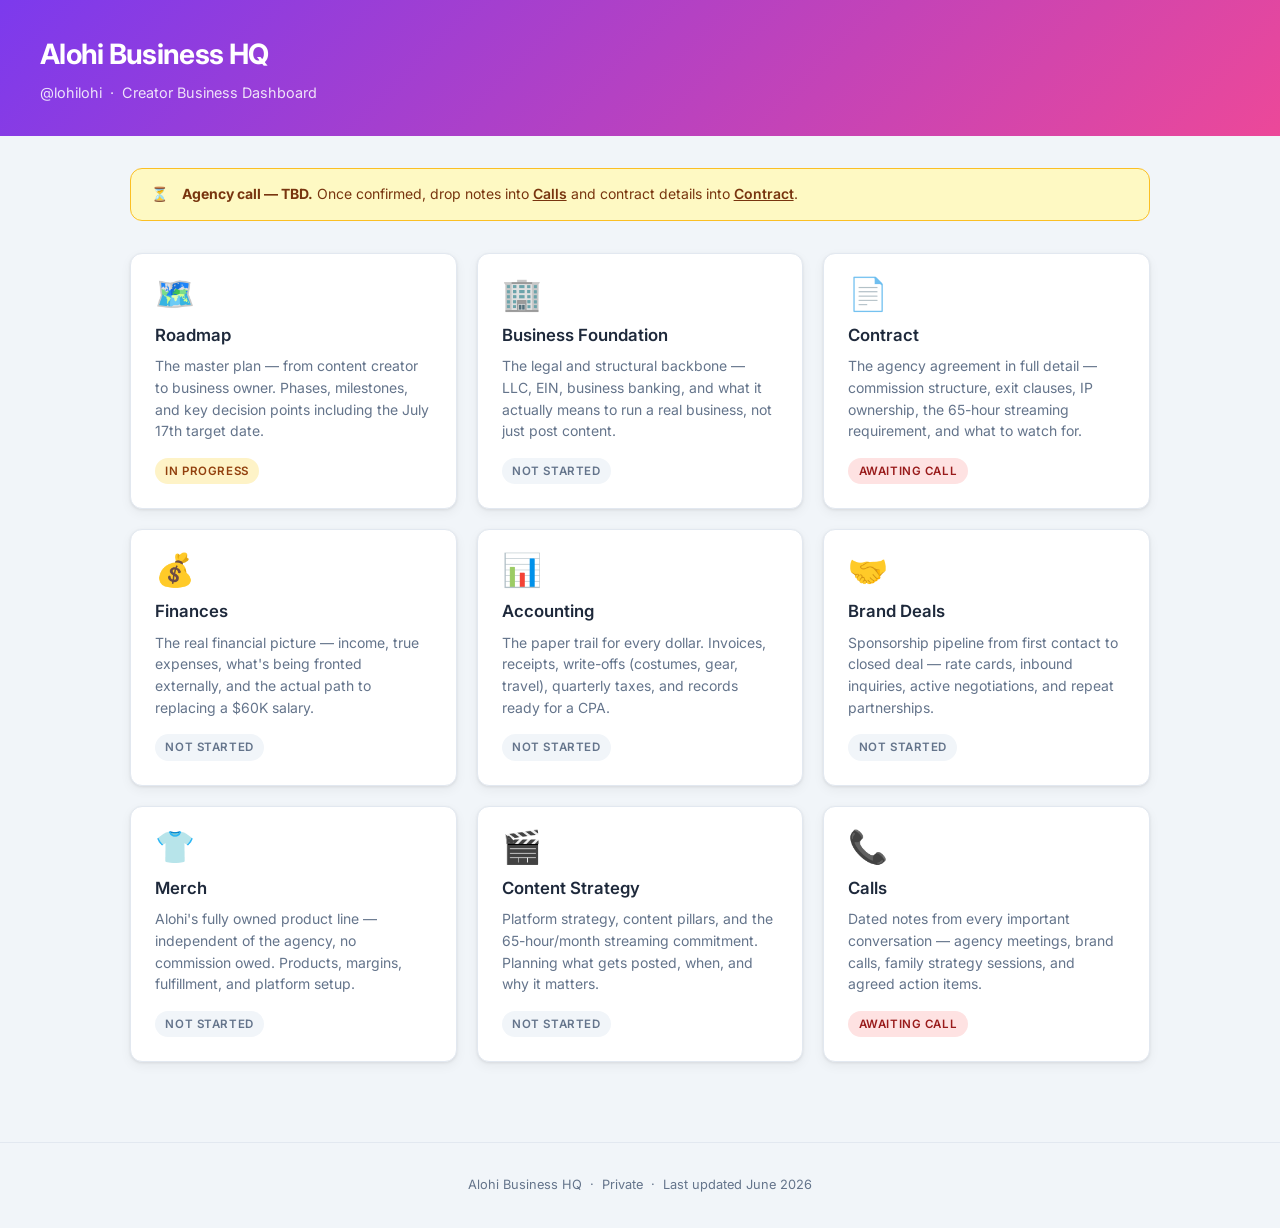
==== index.html @ a9fd8245 "Update agency call status to TBD" ====
<!DOCTYPE html>
<html lang="en">
<head>
  <meta charset="UTF-8">
  <meta name="viewport" content="width=device-width, initial-scale=1.0">
  <title>Alohi Business HQ</title>
  <link rel="preconnect" href="https://fonts.googleapis.com">
  <link href="https://fonts.googleapis.com/css2?family=Inter:wght@400;500;600;700&display=swap" rel="stylesheet">
  <link rel="stylesheet" href="style.css">
</head>
<body>

  <header class="site-header">
    <h1>Alohi Business HQ</h1>
    <p class="handle">@lohilohi &nbsp;·&nbsp; Creator Business Dashboard</p>
  </header>

  <main class="container">

    <div class="status-banner">
      ⏳&nbsp; <span><strong>Agency call — TBD.</strong> Once confirmed, drop notes into
      <a href="calls/index.html">Calls</a> and contract details into
      <a href="contract/index.html">Contract</a>.</span>
    </div>

    <div class="section-grid">

      <a href="roadmap/index.html" class="section-card">
        <span class="card-icon">🗺️</span>
        <div class="card-title">Roadmap</div>
        <div class="card-desc">The master plan — from content creator to business owner. Phases, milestones, and key decision points including the July 17th target date.</div>
        <span class="card-status status-pending">In progress</span>
      </a>

      <a href="business-foundation/index.html" class="section-card">
        <span class="card-icon">🏢</span>
        <div class="card-title">Business Foundation</div>
        <div class="card-desc">The legal and structural backbone — LLC, EIN, business banking, and what it actually means to run a real business, not just post content.</div>
        <span class="card-status status-empty">Not started</span>
      </a>

      <a href="contract/index.html" class="section-card">
        <span class="card-icon">📄</span>
        <div class="card-title">Contract</div>
        <div class="card-desc">The agency agreement in full detail — commission structure, exit clauses, IP ownership, the 65-hour streaming requirement, and what to watch for.</div>
        <span class="card-status status-urgent">Awaiting call</span>
      </a>

      <a href="finances/index.html" class="section-card">
        <span class="card-icon">💰</span>
        <div class="card-title">Finances</div>
        <div class="card-desc">The real financial picture — income, true expenses, what's being fronted externally, and the actual path to replacing a $60K salary.</div>
        <span class="card-status status-empty">Not started</span>
      </a>

      <a href="accounting/index.html" class="section-card">
        <span class="card-icon">📊</span>
        <div class="card-title">Accounting</div>
        <div class="card-desc">The paper trail for every dollar. Invoices, receipts, write-offs (costumes, gear, travel), quarterly taxes, and records ready for a CPA.</div>
        <span class="card-status status-empty">Not started</span>
      </a>

      <a href="brand-deals/index.html" class="section-card">
        <span class="card-icon">🤝</span>
        <div class="card-title">Brand Deals</div>
        <div class="card-desc">Sponsorship pipeline from first contact to closed deal — rate cards, inbound inquiries, active negotiations, and repeat partnerships.</div>
        <span class="card-status status-empty">Not started</span>
      </a>

      <a href="merch/index.html" class="section-card">
        <span class="card-icon">👕</span>
        <div class="card-title">Merch</div>
        <div class="card-desc">Alohi's fully owned product line — independent of the agency, no commission owed. Products, margins, fulfillment, and platform setup.</div>
        <span class="card-status status-empty">Not started</span>
      </a>

      <a href="content-strategy/index.html" class="section-card">
        <span class="card-icon">🎬</span>
        <div class="card-title">Content Strategy</div>
        <div class="card-desc">Platform strategy, content pillars, and the 65-hour/month streaming commitment. Planning what gets posted, when, and why it matters.</div>
        <span class="card-status status-empty">Not started</span>
      </a>

      <a href="calls/index.html" class="section-card">
        <span class="card-icon">📞</span>
        <div class="card-title">Calls</div>
        <div class="card-desc">Dated notes from every important conversation — agency meetings, brand calls, family strategy sessions, and agreed action items.</div>
        <span class="card-status status-urgent">Awaiting call</span>
      </a>

    </div>
  </main>

  <footer class="site-footer">
    Alohi Business HQ &nbsp;·&nbsp; Private &nbsp;·&nbsp; Last updated June 2026
  </footer>

</body>
</html>
---- style.css ----
* {
  margin: 0;
  padding: 0;
  box-sizing: border-box;
}

:root {
  --primary: #7c3aed;
  --primary-light: #8b5cf6;
  --accent: #ec4899;
  --bg: #f1f5f9;
  --surface: #ffffff;
  --text: #1e293b;
  --muted: #64748b;
  --border: #e2e8f0;
  --success: #10b981;
  --warning: #f59e0b;
  --radius: 12px;
  --shadow: 0 1px 3px rgba(0,0,0,0.08), 0 4px 12px rgba(0,0,0,0.05);
  --shadow-hover: 0 4px 16px rgba(0,0,0,0.12), 0 8px 24px rgba(0,0,0,0.08);
}

body {
  font-family: 'Inter', -apple-system, BlinkMacSystemFont, 'Segoe UI', sans-serif;
  background: var(--bg);
  color: var(--text);
  line-height: 1.6;
  min-height: 100vh;
}

/* ── Header ── */
.site-header {
  background: linear-gradient(135deg, #7c3aed 0%, #ec4899 100%);
  color: white;
  padding: 2rem 2.5rem;
}

.site-header h1 {
  font-size: 1.75rem;
  font-weight: 700;
  letter-spacing: -0.025em;
}

.site-header .handle {
  opacity: 0.85;
  font-size: 0.9rem;
  margin-top: 0.25rem;
}

/* ── Breadcrumb ── */
.breadcrumb {
  background: var(--surface);
  border-bottom: 1px solid var(--border);
  padding: 0.75rem 2.5rem;
  font-size: 0.85rem;
  color: var(--muted);
}

.breadcrumb a {
  color: var(--primary);
  text-decoration: none;
  font-weight: 500;
}

.breadcrumb a:hover {
  text-decoration: underline;
}

/* ── Container ── */
.container {
  max-width: 1100px;
  margin: 0 auto;
  padding: 2rem 2.5rem;
}

/* ── Status Banner ── */
.status-banner {
  background: #fef9c3;
  border: 1px solid #fbbf24;
  border-radius: var(--radius);
  padding: 0.9rem 1.25rem;
  margin-bottom: 2rem;
  font-size: 0.875rem;
  color: #78350f;
  display: flex;
  align-items: flex-start;
  gap: 0.6rem;
}

.status-banner a {
  color: #78350f;
  font-weight: 600;
}

/* ── Section Grid ── */
.section-grid {
  display: grid;
  grid-template-columns: repeat(auto-fill, minmax(300px, 1fr));
  gap: 1.25rem;
}

/* ── Section Card ── */
.section-card {
  background: var(--surface);
  border: 1px solid var(--border);
  border-radius: var(--radius);
  padding: 1.5rem;
  text-decoration: none;
  color: var(--text);
  display: block;
  transition: all 0.2s ease;
  box-shadow: var(--shadow);
  position: relative;
  overflow: hidden;
}

.section-card:hover {
  box-shadow: var(--shadow-hover);
  transform: translateY(-2px);
  border-color: transparent;
}

.section-card::before {
  content: '';
  position: absolute;
  top: 0; left: 0; right: 0;
  height: 3px;
  background: linear-gradient(90deg, #7c3aed, #ec4899);
  opacity: 0;
  transition: opacity 0.2s ease;
}

.section-card:hover::before {
  opacity: 1;
}

.card-icon {
  font-size: 2rem;
  margin-bottom: 0.75rem;
  display: block;
  line-height: 1;
}

.card-title {
  font-size: 1.05rem;
  font-weight: 600;
  margin-bottom: 0.4rem;
}

.card-desc {
  font-size: 0.875rem;
  color: var(--muted);
  line-height: 1.55;
}

.card-status {
  display: inline-block;
  margin-top: 1rem;
  font-size: 0.72rem;
  font-weight: 600;
  text-transform: uppercase;
  letter-spacing: 0.05em;
  padding: 0.25rem 0.65rem;
  border-radius: 100px;
}

.status-pending  { background: #fef3c7; color: #92400e; }
.status-active   { background: #d1fae5; color: #065f46; }
.status-empty    { background: #f1f5f9; color: #64748b; }
.status-urgent   { background: #fee2e2; color: #991b1b; }

/* ── Section Page ── */
.section-hero {
  margin-bottom: 2rem;
}

.section-hero .hero-icon {
  font-size: 3rem;
  line-height: 1;
  margin-bottom: 0.75rem;
  display: block;
}

.section-hero h1 {
  font-size: 1.75rem;
  font-weight: 700;
  letter-spacing: -0.025em;
  margin-bottom: 0.4rem;
}

.section-hero .subtitle {
  color: var(--muted);
  font-size: 0.95rem;
  max-width: 600px;
}

/* ── Content Cards ── */
.content-card {
  background: var(--surface);
  border: 1px solid var(--border);
  border-radius: var(--radius);
  padding: 1.5rem;
  margin-bottom: 1.25rem;
  box-shadow: var(--shadow);
}

.content-card h2 {
  font-size: 0.72rem;
  font-weight: 700;
  text-transform: uppercase;
  letter-spacing: 0.08em;
  color: var(--primary);
  margin-bottom: 0.75rem;
}

.content-card p {
  color: var(--muted);
  font-size: 0.9rem;
  margin-bottom: 0.75rem;
  line-height: 1.6;
}

.content-card p:last-child {
  margin-bottom: 0;
}

.content-card ul {
  list-style: none;
  padding: 0;
  margin-top: 0.25rem;
}

.content-card ul li {
  padding: 0.45rem 0;
  font-size: 0.9rem;
  color: var(--text);
  border-bottom: 1px solid var(--border);
  display: flex;
  align-items: center;
  gap: 0.6rem;
}

.content-card ul li:last-child {
  border-bottom: none;
  padding-bottom: 0;
}

.content-card ul li::before {
  content: '→';
  color: var(--primary);
  font-size: 0.75rem;
  flex-shrink: 0;
}

/* ── Empty State ── */
.empty-state {
  text-align: center;
  padding: 3rem 1.5rem;
  color: var(--muted);
  background: var(--surface);
  border: 1px dashed var(--border);
  border-radius: var(--radius);
}

.empty-state .empty-icon {
  font-size: 2.5rem;
  margin-bottom: 0.75rem;
  display: block;
}

.empty-state p {
  font-size: 0.9rem;
}

/* ── Back Link ── */
.back-link {
  display: inline-flex;
  align-items: center;
  gap: 0.4rem;
  color: var(--primary);
  text-decoration: none;
  font-size: 0.875rem;
  font-weight: 500;
  margin-bottom: 1.5rem;
}

.back-link:hover {
  text-decoration: underline;
}

/* ── Note / Alert ── */
.note {
  background: #eff6ff;
  border-left: 3px solid #3b82f6;
  border-radius: 0 var(--radius) var(--radius) 0;
  padding: 0.9rem 1.25rem;
  font-size: 0.875rem;
  color: #1e40af;
  margin-bottom: 1.25rem;
}

.note strong {
  display: block;
  margin-bottom: 0.2rem;
}

/* ── Footer ── */
.site-footer {
  text-align: center;
  padding: 2rem;
  color: var(--muted);
  font-size: 0.8rem;
  border-top: 1px solid var(--border);
  margin-top: 3rem;
}

/* ── Checkboxes ── */
.item-check {
  appearance: none;
  -webkit-appearance: none;
  width: 17px;
  height: 17px;
  border: 2px solid var(--border);
  border-radius: 4px;
  cursor: pointer;
  flex-shrink: 0;
  position: relative;
  transition: background 0.15s ease, border-color 0.15s ease;
  margin-right: 2px;
}

.item-check:hover {
  border-color: var(--primary-light);
}

.item-check:checked {
  background: var(--primary);
  border-color: var(--primary);
}

.item-check:checked::after {
  content: '✓';
  position: absolute;
  top: -1px;
  left: 1px;
  color: white;
  font-size: 11px;
  font-weight: 700;
  line-height: 1;
}

.content-card ul li.has-checkbox::before {
  display: none;
}

.content-card ul li.has-checkbox {
  gap: 0.5rem;
}

/* ── Notes / Answer Area ── */
.notes-wrapper {
  margin-top: 1.25rem;
  padding-top: 1rem;
  border-top: 1px dashed var(--border);
}

.notes-label {
  display: block;
  font-size: 0.72rem;
  font-weight: 700;
  text-transform: uppercase;
  letter-spacing: 0.08em;
  color: var(--muted);
  margin-bottom: 0.5rem;
}

.notes-area {
  width: 100%;
  min-height: 72px;
  padding: 0.75rem 0.875rem;
  border: 1px solid var(--border);
  border-radius: 8px;
  font-family: inherit;
  font-size: 0.875rem;
  color: var(--text);
  background: var(--bg);
  resize: none;
  overflow: hidden;
  transition: border-color 0.15s ease, background 0.15s ease;
  line-height: 1.6;
  display: block;
}

.notes-area:focus {
  outline: none;
  border-color: var(--primary-light);
  background: #fff;
}

.notes-area::placeholder {
  color: #b0bec5;
}

/* ── View Mode ── */
.notes-display {
  position: relative;
  background: linear-gradient(135deg, #f5f3ff, #fdf2f8);
  border: 1px solid #ddd6fe;
  border-radius: 8px;
  padding: 0.875rem 1rem;
  cursor: pointer;
  transition: border-color 0.15s ease, box-shadow 0.15s ease;
}

.notes-display:hover {
  border-color: var(--primary-light);
  box-shadow: 0 0 0 3px rgba(139, 92, 246, 0.08);
}

.notes-display-text {
  font-size: 0.9rem;
  color: var(--text);
  line-height: 1.65;
  white-space: pre-wrap;
  word-break: break-word;
  padding-right: 3.5rem;
}

.notes-edit-btn {
  position: absolute;
  top: 0.6rem;
  right: 0.6rem;
  background: white;
  border: 1px solid var(--border);
  border-radius: 6px;
  padding: 0.2rem 0.6rem;
  font-size: 0.75rem;
  font-family: inherit;
  color: var(--primary);
  font-weight: 600;
  cursor: pointer;
  transition: background 0.15s ease, border-color 0.15s ease;
  white-space: nowrap;
}

.notes-edit-btn:hover {
  background: var(--primary);
  color: white;
  border-color: var(--primary);
}

/* ── Save Indicator ── */
.save-indicator {
  display: inline-block;
  margin-top: 0.4rem;
  font-size: 0.75rem;
  color: var(--success);
  font-weight: 600;
  opacity: 0;
  transition: opacity 0.25s ease;
  user-select: none;
}

.save-indicator.visible {
  opacity: 1;
}

/* ── Responsive ── */
@media (max-width: 640px) {
  .site-header { padding: 1.5rem; }
  .breadcrumb  { padding: 0.75rem 1.5rem; }
  .container   { padding: 1.25rem 1.5rem; }
  .section-grid { grid-template-columns: 1fr; }
  .section-hero h1 { font-size: 1.4rem; }
}
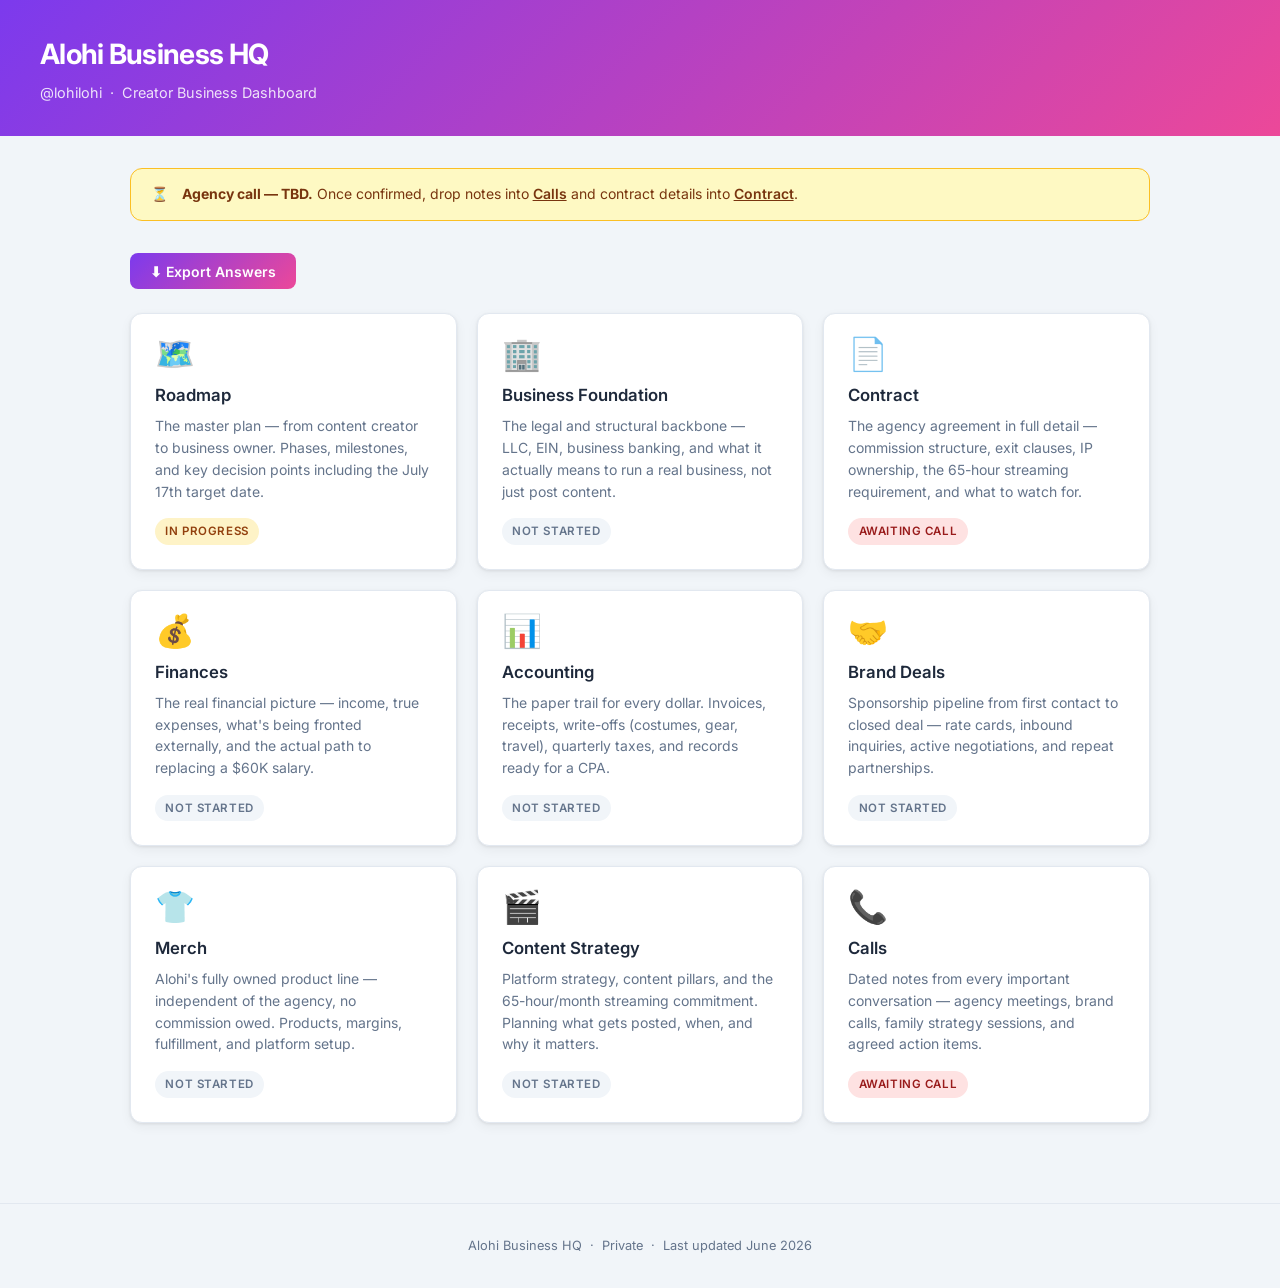
==== commit dc7e9b5b: "Add export button, card completion colors, and consistent storage keys" ====
--- a/index.html
+++ b/index.html
@@ -8,7 +8,7 @@
   <link href="https://fonts.googleapis.com/css2?family=Inter:wght@400;500;600;700&display=swap" rel="stylesheet">
   <link rel="stylesheet" href="style.css">
 </head>
-<body>
+<body data-section="home">
 
   <header class="site-header">
     <h1>Alohi Business HQ</h1>
@@ -21,6 +21,11 @@
       ⏳&nbsp; <span><strong>Agency call — TBD.</strong> Once confirmed, drop notes into
       <a href="calls/index.html">Calls</a> and contract details into
       <a href="contract/index.html">Contract</a>.</span>
+    </div>
+
+    <div class="export-bar">
+      <p class="export-hint" id="export-hint">She's filled out some sections — export when she's done.</p>
+      <button class="export-btn" id="export-btn">⬇ Export Answers</button>
     </div>
 
     <div class="section-grid">
@@ -91,6 +96,7 @@
     </div>
   </main>
 
+  <script src="dashboard.js"></script>
   <footer class="site-footer">
     Alohi Business HQ &nbsp;·&nbsp; Private &nbsp;·&nbsp; Last updated June 2026
   </footer>
--- a/style.css
+++ b/style.css
@@ -312,6 +312,64 @@
   font-size: 0.8rem;
   border-top: 1px solid var(--border);
   margin-top: 3rem;
+}
+
+/* ── Card Completion States ── */
+.section-card.card-progress {
+  border-color: #fcd34d;
+  background: #fffbeb;
+}
+
+.section-card.card-progress::before {
+  background: linear-gradient(90deg, #f59e0b, #fcd34d);
+  opacity: 1;
+}
+
+.section-card.card-complete {
+  border-color: #6ee7b7;
+  background: #f0fdf4;
+}
+
+.section-card.card-complete::before {
+  background: linear-gradient(90deg, #10b981, #34d399);
+  opacity: 1;
+}
+
+/* ── Export Bar ── */
+.export-bar {
+  display: flex;
+  align-items: center;
+  justify-content: space-between;
+  margin-bottom: 1.5rem;
+  gap: 1rem;
+}
+
+.export-hint {
+  font-size: 0.8rem;
+  color: var(--muted);
+  display: none;
+}
+
+.export-btn {
+  display: inline-flex;
+  align-items: center;
+  gap: 0.4rem;
+  background: linear-gradient(135deg, #7c3aed, #ec4899);
+  color: white;
+  border: none;
+  border-radius: 8px;
+  padding: 0.6rem 1.25rem;
+  font-family: inherit;
+  font-size: 0.875rem;
+  font-weight: 600;
+  cursor: pointer;
+  transition: opacity 0.15s ease, transform 0.15s ease;
+  white-space: nowrap;
+}
+
+.export-btn:hover {
+  opacity: 0.9;
+  transform: translateY(-1px);
 }
 
 /* ── Checkboxes ── */
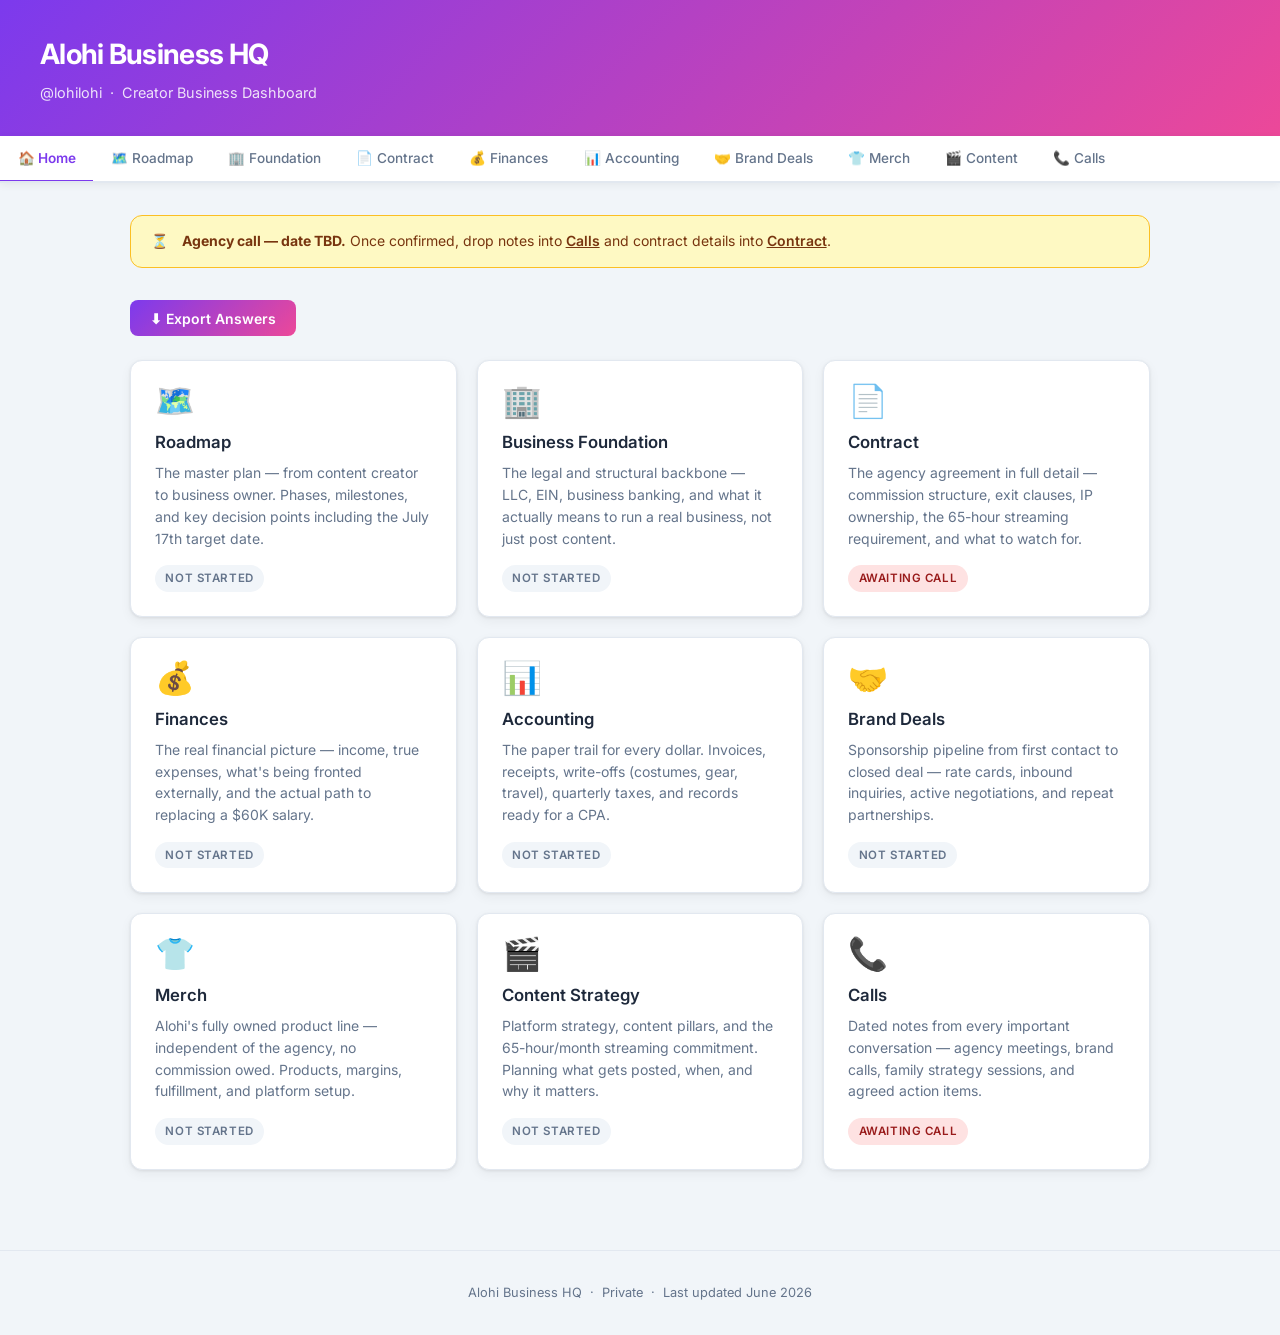
==== commit 2dc145f8: "Rebuild as single-page app with sticky tab bar navigation" ====
--- a/index.html
+++ b/index.html
@@ -8,98 +8,697 @@
   <link href="https://fonts.googleapis.com/css2?family=Inter:wght@400;500;600;700&display=swap" rel="stylesheet">
   <link rel="stylesheet" href="style.css">
 </head>
-<body data-section="home">
+<body>
 
   <header class="site-header">
     <h1>Alohi Business HQ</h1>
     <p class="handle">@lohilohi &nbsp;·&nbsp; Creator Business Dashboard</p>
   </header>
 
+  <!-- ── Tab Bar ── -->
+  <nav class="tab-bar">
+    <button class="tab active" data-tab="overview">🏠 Home</button>
+    <button class="tab" data-tab="roadmap">🗺️ Roadmap</button>
+    <button class="tab" data-tab="business-foundation">🏢 Foundation</button>
+    <button class="tab" data-tab="contract">📄 Contract</button>
+    <button class="tab" data-tab="finances">💰 Finances</button>
+    <button class="tab" data-tab="accounting">📊 Accounting</button>
+    <button class="tab" data-tab="brand-deals">🤝 Brand Deals</button>
+    <button class="tab" data-tab="merch">👕 Merch</button>
+    <button class="tab" data-tab="content-strategy">🎬 Content</button>
+    <button class="tab" data-tab="calls">📞 Calls</button>
+  </nav>
+
   <main class="container">
 
-    <div class="status-banner">
-      ⏳&nbsp; <span><strong>Agency call — TBD.</strong> Once confirmed, drop notes into
-      <a href="calls/index.html">Calls</a> and contract details into
-      <a href="contract/index.html">Contract</a>.</span>
-    </div>
-
-    <div class="export-bar">
-      <p class="export-hint" id="export-hint">She's filled out some sections — export when she's done.</p>
-      <button class="export-btn" id="export-btn">⬇ Export Answers</button>
-    </div>
-
-    <div class="section-grid">
-
-      <a href="roadmap/index.html" class="section-card">
-        <span class="card-icon">🗺️</span>
-        <div class="card-title">Roadmap</div>
-        <div class="card-desc">The master plan — from content creator to business owner. Phases, milestones, and key decision points including the July 17th target date.</div>
-        <span class="card-status status-pending">In progress</span>
-      </a>
-
-      <a href="business-foundation/index.html" class="section-card">
-        <span class="card-icon">🏢</span>
-        <div class="card-title">Business Foundation</div>
-        <div class="card-desc">The legal and structural backbone — LLC, EIN, business banking, and what it actually means to run a real business, not just post content.</div>
-        <span class="card-status status-empty">Not started</span>
-      </a>
-
-      <a href="contract/index.html" class="section-card">
-        <span class="card-icon">📄</span>
-        <div class="card-title">Contract</div>
-        <div class="card-desc">The agency agreement in full detail — commission structure, exit clauses, IP ownership, the 65-hour streaming requirement, and what to watch for.</div>
-        <span class="card-status status-urgent">Awaiting call</span>
-      </a>
-
-      <a href="finances/index.html" class="section-card">
-        <span class="card-icon">💰</span>
-        <div class="card-title">Finances</div>
-        <div class="card-desc">The real financial picture — income, true expenses, what's being fronted externally, and the actual path to replacing a $60K salary.</div>
-        <span class="card-status status-empty">Not started</span>
-      </a>
-
-      <a href="accounting/index.html" class="section-card">
-        <span class="card-icon">📊</span>
-        <div class="card-title">Accounting</div>
-        <div class="card-desc">The paper trail for every dollar. Invoices, receipts, write-offs (costumes, gear, travel), quarterly taxes, and records ready for a CPA.</div>
-        <span class="card-status status-empty">Not started</span>
-      </a>
-
-      <a href="brand-deals/index.html" class="section-card">
-        <span class="card-icon">🤝</span>
-        <div class="card-title">Brand Deals</div>
-        <div class="card-desc">Sponsorship pipeline from first contact to closed deal — rate cards, inbound inquiries, active negotiations, and repeat partnerships.</div>
-        <span class="card-status status-empty">Not started</span>
-      </a>
-
-      <a href="merch/index.html" class="section-card">
-        <span class="card-icon">👕</span>
-        <div class="card-title">Merch</div>
-        <div class="card-desc">Alohi's fully owned product line — independent of the agency, no commission owed. Products, margins, fulfillment, and platform setup.</div>
-        <span class="card-status status-empty">Not started</span>
-      </a>
-
-      <a href="content-strategy/index.html" class="section-card">
-        <span class="card-icon">🎬</span>
-        <div class="card-title">Content Strategy</div>
-        <div class="card-desc">Platform strategy, content pillars, and the 65-hour/month streaming commitment. Planning what gets posted, when, and why it matters.</div>
-        <span class="card-status status-empty">Not started</span>
-      </a>
-
-      <a href="calls/index.html" class="section-card">
-        <span class="card-icon">📞</span>
-        <div class="card-title">Calls</div>
-        <div class="card-desc">Dated notes from every important conversation — agency meetings, brand calls, family strategy sessions, and agreed action items.</div>
-        <span class="card-status status-urgent">Awaiting call</span>
-      </a>
-
-    </div>
+    <!-- ══════════════════════════════════════
+         OVERVIEW TAB
+    ══════════════════════════════════════ -->
+    <div class="tab-panel active" id="tab-overview">
+
+      <div class="status-banner">
+        ⏳&nbsp; <span><strong>Agency call — date TBD.</strong> Once confirmed, drop notes into
+        <span class="banner-link" data-target-tab="calls">Calls</span> and contract details into
+        <span class="banner-link" data-target-tab="contract">Contract</span>.</span>
+      </div>
+
+      <div class="export-bar">
+        <p class="export-hint" id="export-hint">Sections are in progress — export when she's done.</p>
+        <button class="export-btn" id="export-btn">⬇ Export Answers</button>
+      </div>
+
+      <div class="section-grid">
+
+        <div class="section-card" data-target-tab="roadmap" role="button" tabindex="0">
+          <span class="card-icon">🗺️</span>
+          <div class="card-title">Roadmap</div>
+          <div class="card-desc">The master plan — from content creator to business owner. Phases, milestones, and key decision points including the July 17th target date.</div>
+          <span class="card-status status-empty">Not started</span>
+        </div>
+
+        <div class="section-card" data-target-tab="business-foundation" role="button" tabindex="0">
+          <span class="card-icon">🏢</span>
+          <div class="card-title">Business Foundation</div>
+          <div class="card-desc">The legal and structural backbone — LLC, EIN, business banking, and what it actually means to run a real business, not just post content.</div>
+          <span class="card-status status-empty">Not started</span>
+        </div>
+
+        <div class="section-card" data-target-tab="contract" role="button" tabindex="0">
+          <span class="card-icon">📄</span>
+          <div class="card-title">Contract</div>
+          <div class="card-desc">The agency agreement in full detail — commission structure, exit clauses, IP ownership, the 65-hour streaming requirement, and what to watch for.</div>
+          <span class="card-status status-urgent">Awaiting call</span>
+        </div>
+
+        <div class="section-card" data-target-tab="finances" role="button" tabindex="0">
+          <span class="card-icon">💰</span>
+          <div class="card-title">Finances</div>
+          <div class="card-desc">The real financial picture — income, true expenses, what's being fronted externally, and the actual path to replacing a $60K salary.</div>
+          <span class="card-status status-empty">Not started</span>
+        </div>
+
+        <div class="section-card" data-target-tab="accounting" role="button" tabindex="0">
+          <span class="card-icon">📊</span>
+          <div class="card-title">Accounting</div>
+          <div class="card-desc">The paper trail for every dollar. Invoices, receipts, write-offs (costumes, gear, travel), quarterly taxes, and records ready for a CPA.</div>
+          <span class="card-status status-empty">Not started</span>
+        </div>
+
+        <div class="section-card" data-target-tab="brand-deals" role="button" tabindex="0">
+          <span class="card-icon">🤝</span>
+          <div class="card-title">Brand Deals</div>
+          <div class="card-desc">Sponsorship pipeline from first contact to closed deal — rate cards, inbound inquiries, active negotiations, and repeat partnerships.</div>
+          <span class="card-status status-empty">Not started</span>
+        </div>
+
+        <div class="section-card" data-target-tab="merch" role="button" tabindex="0">
+          <span class="card-icon">👕</span>
+          <div class="card-title">Merch</div>
+          <div class="card-desc">Alohi's fully owned product line — independent of the agency, no commission owed. Products, margins, fulfillment, and platform setup.</div>
+          <span class="card-status status-empty">Not started</span>
+        </div>
+
+        <div class="section-card" data-target-tab="content-strategy" role="button" tabindex="0">
+          <span class="card-icon">🎬</span>
+          <div class="card-title">Content Strategy</div>
+          <div class="card-desc">Platform strategy, content pillars, and the 65-hour/month streaming commitment. Planning what gets posted, when, and why it matters.</div>
+          <span class="card-status status-empty">Not started</span>
+        </div>
+
+        <div class="section-card" data-target-tab="calls" role="button" tabindex="0">
+          <span class="card-icon">📞</span>
+          <div class="card-title">Calls</div>
+          <div class="card-desc">Dated notes from every important conversation — agency meetings, brand calls, family strategy sessions, and agreed action items.</div>
+          <span class="card-status status-urgent">Awaiting call</span>
+        </div>
+
+      </div>
+    </div><!-- /overview -->
+
+
+    <!-- ══════════════════════════════════════
+         ROADMAP TAB
+    ══════════════════════════════════════ -->
+    <div class="tab-panel" id="tab-roadmap" data-section="roadmap">
+      <div class="section-hero">
+        <span class="hero-icon">🗺️</span>
+        <h1>Roadmap</h1>
+        <p class="subtitle">The master plan — from content creator to business owner. Phased milestones, honest checkpoints, and what success actually looks like.</p>
+      </div>
+      <div class="note">
+        <strong>Where we are now</strong>
+        Alohi is evaluating a major life decision — leaving a $60K/year job by July 17th. This roadmap exists to make sure that decision is backed by a real business, not just momentum.
+      </div>
+      <div class="content-card">
+        <h2>Phase 1 — Foundation (Now → July 17)</h2>
+        <p>Before anything else, the basics have to be in place. This phase is about getting the business structure right so there's something real to jump into.</p>
+        <ul>
+          <li>Review and understand the agency contract in full</li>
+          <li>Determine what the agency actually delivers vs. what it costs</li>
+          <li>Form an LLC or confirm existing legal structure</li>
+          <li>Open a dedicated business bank account</li>
+          <li>Set up a business email address</li>
+          <li>Create a real rate card for brand deals</li>
+          <li>Establish a baseline of monthly income and actual expenses</li>
+          <li>Decide: quit July 17th, or push the date with a clearer target?</li>
+        </ul>
+      </div>
+      <div class="content-card">
+        <h2>Phase 2 — Systems (Months 1–3 Post-Job)</h2>
+        <p>Once she's full-time, the focus shifts to building repeatable revenue systems — not just posting and hoping for deposits.</p>
+        <ul>
+          <li>Brand deal pipeline: 25–50 outbound pitches per week</li>
+          <li>Merch: launch first product or limited drop</li>
+          <li>Streaming: optimize the 65-hour commitment for actual revenue</li>
+          <li>Accounting: track every expense as a potential write-off</li>
+          <li>Quarterly tax payments begin (self-employment = ~25–30%)</li>
+          <li>Measure: is monthly revenue on pace to match or exceed $60K/year?</li>
+        </ul>
+      </div>
+      <div class="content-card">
+        <h2>Phase 3 — Growth (Months 4–12)</h2>
+        <p>With systems running, the goal becomes compounding — more recurring revenue, fewer one-off deals, and real business independence.</p>
+        <ul>
+          <li>Convert brand deals into retainers and ambassador programs</li>
+          <li>Expand merch into a consistent product line</li>
+          <li>Evaluate convention appearances as a revenue stream</li>
+          <li>Build toward Patreon or membership community</li>
+          <li>Review agency relationship: is it still worth the commission?</li>
+          <li>Year-end: file taxes with full write-offs, assess net profitability</li>
+        </ul>
+      </div>
+      <div class="content-card">
+        <h2>Key Decision Points</h2>
+        <ul>
+          <li><strong>July 17, 2026</strong> — Potential last day at full-time job. Go/no-go decision.</li>
+          <li><strong>Month 3</strong> — Is revenue consistent enough to sustain? Adjust or press on.</li>
+          <li><strong>Month 6</strong> — Agency contract review: renegotiate, renew, or exit?</li>
+          <li><strong>Year 1</strong> — Full tax year as a business. Real profitability assessment.</li>
+        </ul>
+      </div>
+      <div class="empty-state">
+        <span class="empty-icon">📌</span>
+        <p>Detailed milestone documents will live here as we build them out.</p>
+      </div>
+    </div><!-- /roadmap -->
+
+
+    <!-- ══════════════════════════════════════
+         BUSINESS FOUNDATION TAB
+    ══════════════════════════════════════ -->
+    <div class="tab-panel" id="tab-business-foundation" data-section="business-foundation">
+      <div class="section-hero">
+        <span class="hero-icon">🏢</span>
+        <h1>Business Foundation</h1>
+        <p class="subtitle">The legal and structural backbone of the business. This is what separates a hobby from a company — and what protects Alohi personally if something goes wrong.</p>
+      </div>
+      <div class="note">
+        <strong>Why this matters first</strong>
+        Right now, Alohi is likely operating as a sole proprietor with no legal separation between her personal finances and her business. That means personal liability, no clear business credit, and tax headaches. This section fixes that.
+      </div>
+      <div class="content-card">
+        <h2>Legal Structure</h2>
+        <p>What type of business entity is this? Most creators start as sole proprietors by default — but an LLC provides liability protection and looks more credible to brands.</p>
+        <ul>
+          <li>Has an LLC been formed? In what state?</li>
+          <li>Articles of Organization / LLC formation documents</li>
+          <li>Registered agent information</li>
+          <li>Operating agreement (even for a single-member LLC)</li>
+          <li>EIN (Employer Identification Number) — needed for bank account and taxes</li>
+        </ul>
+      </div>
+      <div class="content-card">
+        <h2>Business Banking</h2>
+        <p>All business income and expenses must flow through a separate business account. Mixing personal and business money is one of the most common mistakes young creators make — it makes taxes a nightmare and undermines the LLC protection.</p>
+        <ul>
+          <li>Business checking account (separate from personal)</li>
+          <li>Business credit or debit card for expenses</li>
+          <li>PayPal or payment processor linked to business account</li>
+          <li>Process for moving income from TikTok/Instagram to business account</li>
+        </ul>
+      </div>
+      <div class="content-card">
+        <h2>Business Identity</h2>
+        <p>The professional face of the business when dealing with brands and agencies.</p>
+        <ul>
+          <li>Business email address (not personal Gmail)</li>
+          <li>Media kit / one-pager for brand outreach</li>
+          <li>Standard invoice template</li>
+          <li>W-9 form on file (brands require this before payment)</li>
+        </ul>
+      </div>
+      <div class="content-card">
+        <h2>Insurance</h2>
+        <p>Often overlooked by creators — but relevant once income is real.</p>
+        <ul>
+          <li>Health insurance (no longer covered by employer after July 17th)</li>
+          <li>Business liability insurance</li>
+          <li>Equipment / gear insurance for cosplay production assets</li>
+        </ul>
+      </div>
+      <div class="empty-state">
+        <span class="empty-icon">🏗️</span>
+        <p>Documents and setup records will be added here as the foundation is built.</p>
+      </div>
+    </div><!-- /business-foundation -->
+
+
+    <!-- ══════════════════════════════════════
+         CONTRACT TAB (protected)
+    ══════════════════════════════════════ -->
+    <div class="tab-panel" id="tab-contract" data-section="contract">
+      <div class="section-hero">
+        <span class="hero-icon">📄</span>
+        <h1>Contract</h1>
+        <p class="subtitle">The agency agreement — what Alohi has signed, what she owes them, what they owe her, and what it takes to get out if needed.</p>
+      </div>
+      <div class="note">
+        <strong>Agency call — date TBD</strong>
+        The goal of that call is to fully understand the contract before making any major decisions — especially before July 17th. Drop the contract document and call notes here afterward.
+      </div>
+      <div class="content-card">
+        <h2>Questions to Get Answered on the Call</h2>
+        <p>These are the non-negotiables. Every answer should be documented in the Calls tab.</p>
+        <ul>
+          <li>What is the exact commission rate? On which types of income?</li>
+          <li>Does commission apply to creator-sourced deals or only agency-sourced?</li>
+          <li>Does commission apply to TikTok/Instagram direct monetization?</li>
+          <li>Does commission apply to merch sales?</li>
+          <li>What is the contract term length? When does it expire?</li>
+          <li>What is the exit clause? How many days notice? Any penalties?</li>
+          <li>Who owns the content IP — Alohi or the agency?</li>
+          <li>Is there an exclusivity clause? What does it cover?</li>
+          <li>What exactly is the 65-hour streaming requirement? Is it enforceable?</li>
+          <li>What happens if she doesn't hit 65 hours in a given month?</li>
+          <li>What is the agency actively doing to generate deal flow right now?</li>
+        </ul>
+      </div>
+      <div class="content-card">
+        <h2>Red Flags to Watch For</h2>
+        <ul>
+          <li>Commission on ALL revenue regardless of who sourced the deal</li>
+          <li>Long exclusivity clauses with no carve-outs</li>
+          <li>Agency claims ownership of any content or brand identity</li>
+          <li>No clear exit clause or exit requires agency approval</li>
+          <li>Vague performance expectations with no accountability on their side</li>
+          <li>Automatic renewal language buried in the agreement</li>
+        </ul>
+      </div>
+      <div class="content-card">
+        <h2>Acceptable Terms (Reference)</h2>
+        <ul>
+          <li>Commission: 20% maximum on agency-sourced deals only</li>
+          <li>0–10% on creator-sourced deals</li>
+          <li>Exit clause: 30–60 days notice, no financial penalty</li>
+          <li>IP: Alohi retains full ownership of all content and brand identity</li>
+          <li>No exclusivity on merch, direct fan income, or personal ventures</li>
+        </ul>
+      </div>
+      <div class="content-card">
+        <h2>Documents</h2>
+        <ul>
+          <li>Current agency agreement (to be added after call)</li>
+          <li>Any amendments or addendums</li>
+          <li>The 65-hour streaming clause in writing</li>
+          <li>Commission schedule breakdown</li>
+        </ul>
+      </div>
+      <div class="empty-state">
+        <span class="empty-icon">📋</span>
+        <p>Contract documents and annotated terms will be added here after the call.</p>
+      </div>
+    </div><!-- /contract -->
+
+
+    <!-- ══════════════════════════════════════
+         FINANCES TAB
+    ══════════════════════════════════════ -->
+    <div class="tab-panel" id="tab-finances" data-section="finances">
+      <div class="section-hero">
+        <span class="hero-icon">💰</span>
+        <h1>Finances</h1>
+        <p class="subtitle">The real financial picture — not just what comes in, but what actually stays after expenses, taxes, and costs that may currently be invisible.</p>
+      </div>
+      <div class="note">
+        <strong>The hard truth</strong>
+        A creator can look profitable while someone else is quietly absorbing the costs. Costumes, props, equipment, software, convention travel — if those aren't tracked as business expenses, the "profit" number is fiction. This section makes the real number visible.
+      </div>
+      <div class="content-card">
+        <h2>Income Streams</h2>
+        <p>Every source of revenue, tracked separately so we know what's actually working.</p>
+        <ul>
+          <li>TikTok Creator Fund / TikTok LIVE gifts and subscriptions</li>
+          <li>Instagram monetization</li>
+          <li>Brand deal payments (agency-sourced)</li>
+          <li>Brand deal payments (self-sourced)</li>
+          <li>Merch sales (net after platform fees)</li>
+          <li>Convention appearances / paid events</li>
+          <li>Patreon or membership income (future)</li>
+        </ul>
+      </div>
+      <div class="content-card">
+        <h2>Business Expenses</h2>
+        <p>These are real costs of doing business — they reduce taxable income and must be tracked. If someone else is paying them, that is a loan or a gift, not free money.</p>
+        <ul>
+          <li>Costumes, props, and cosplay materials</li>
+          <li>Camera, lighting, and production equipment</li>
+          <li>Editing software and subscriptions</li>
+          <li>Convention registration and travel</li>
+          <li>Home office / studio space allocation</li>
+          <li>Hair, makeup, styling for content</li>
+          <li>Shipping and packaging (for merch)</li>
+          <li>Business email, website, and tools</li>
+          <li>Agency commission (deducted from gross)</li>
+        </ul>
+      </div>
+      <div class="content-card">
+        <h2>The Salary Replacement Target</h2>
+        <p>Alohi's current employment income is approximately <strong>$60,000/year ($5,000/month gross)</strong>. To replace that as a self-employed creator, she needs to earn significantly more because:</p>
+        <ul>
+          <li>Self-employment tax is ~15.3% on top of income tax</li>
+          <li>No employer-sponsored health insurance</li>
+          <li>No 401(k) match or paid time off</li>
+          <li>Inconsistent monthly income — need a buffer</li>
+          <li>Target gross revenue: <strong>$80,000–$90,000/year</strong> to net equivalent take-home</li>
+        </ul>
+      </div>
+      <div class="content-card">
+        <h2>Externally Fronted Costs</h2>
+        <p>Costs currently being covered by others must be logged here. This is not about guilt — it's about building an accurate picture of what the business actually costs to run.</p>
+        <ul>
+          <li>Equipment purchased on behalf of Alohi</li>
+          <li>Costume and production costs covered externally</li>
+          <li>Any travel, convention, or event costs fronted</li>
+          <li>Software or subscription costs paid by others</li>
+        </ul>
+      </div>
+      <div class="empty-state">
+        <span class="empty-icon">📈</span>
+        <p>Monthly income and expense summaries will be tracked here once the business is operational.</p>
+      </div>
+    </div><!-- /finances -->
+
+
+    <!-- ══════════════════════════════════════
+         ACCOUNTING TAB
+    ══════════════════════════════════════ -->
+    <div class="tab-panel" id="tab-accounting" data-section="accounting">
+      <div class="section-hero">
+        <span class="hero-icon">📊</span>
+        <h1>Accounting</h1>
+        <p class="subtitle">The paper trail — every dollar in and out, documented. This is what gets handed to a CPA at tax time and what protects Alohi in an audit.</p>
+      </div>
+      <div class="note">
+        <strong>Self-employment tax is real</strong>
+        As a self-employed creator, Alohi pays both the employee AND employer share of Social Security and Medicare — roughly 15.3% on top of regular income tax. Proper accounting with write-offs is how that number gets smaller.
+      </div>
+      <div class="content-card">
+        <h2>Invoices</h2>
+        <p>Every brand deal should have an invoice sent before or upon payment. Invoices protect Alohi legally and create a clear paper trail.</p>
+        <ul>
+          <li>Invoice template (reusable, with her business name and EIN)</li>
+          <li>Sent invoices by month and brand</li>
+          <li>Payment status tracking (sent, pending, paid)</li>
+          <li>Late payment follow-up log</li>
+        </ul>
+      </div>
+      <div class="content-card">
+        <h2>Expense Receipts</h2>
+        <p>Every business expense needs a receipt. These are the write-offs that reduce taxable income — possibly saving thousands per year. The IRS expects documentation.</p>
+        <ul>
+          <li>Costume and prop purchases</li>
+          <li>Camera, lighting, microphone, and production gear</li>
+          <li>Editing software (Adobe, DaVinci, etc.)</li>
+          <li>Convention registration fees</li>
+          <li>Travel: flights, hotels, rideshare (for business purposes)</li>
+          <li>Hair, makeup, and styling for content production</li>
+          <li>Home office: portion of rent/utilities if applicable</li>
+          <li>Business subscriptions and software tools</li>
+          <li>Merch production and shipping costs</li>
+        </ul>
+      </div>
+      <div class="content-card">
+        <h2>Quarterly Tax Estimates</h2>
+        <p>Self-employed creators must pay estimated taxes 4x per year. Missing these results in penalties. Dates to know:</p>
+        <ul>
+          <li>Q1: April 15</li>
+          <li>Q2: June 16</li>
+          <li>Q3: September 15</li>
+          <li>Q4: January 15 (following year)</li>
+          <li>Set aside ~25–30% of every payment received</li>
+        </ul>
+      </div>
+      <div class="content-card">
+        <h2>Annual Records</h2>
+        <ul>
+          <li>1099-NEC forms (from brands that paid $600+ in a year)</li>
+          <li>TikTok and platform earnings statements</li>
+          <li>Year-end profit and loss summary</li>
+          <li>Prior year tax returns (for reference)</li>
+          <li>CPA contact and annual filing calendar</li>
+        </ul>
+      </div>
+      <div class="empty-state">
+        <span class="empty-icon">🧾</span>
+        <p>Receipts, invoices, and tax records will be organized here as the business launches.</p>
+      </div>
+    </div><!-- /accounting -->
+
+
+    <!-- ══════════════════════════════════════
+         BRAND DEALS TAB
+    ══════════════════════════════════════ -->
+    <div class="tab-panel" id="tab-brand-deals" data-section="brand-deals">
+      <div class="section-hero">
+        <span class="hero-icon">🤝</span>
+        <h1>Brand Deals</h1>
+        <p class="subtitle">Sponsorship pipeline — from first contact to closed deal. The goal is to treat this like sales, not luck. Consistent outreach, confident pricing, and repeat business.</p>
+      </div>
+      <div class="note">
+        <strong>The biggest opportunity right now</strong>
+        Alohi has 1M+ TikTok followers and is under-monetized. Brand deals are the fastest path to real income. The key is being proactive — most creators wait for inbound. The ones who win send 25–50 pitches a week.
+      </div>
+      <div class="content-card">
+        <h2>Rate Card</h2>
+        <p>Starting rates — state these confidently and never apologize for them. Never immediately discount; reduce scope instead.</p>
+        <ul>
+          <li>Single TikTok post: <strong>$5,000</strong></li>
+          <li>TikTok + Instagram bundle: <strong>$6,500–$8,000</strong></li>
+          <li>Usage rights (brand can repurpose content): <strong>+30–100%</strong></li>
+          <li>Exclusivity (can't work with competitors): <strong>+20–50%</strong></li>
+          <li>TikTok LIVE integration: negotiate separately</li>
+        </ul>
+      </div>
+      <div class="content-card">
+        <h2>Target Brand Categories</h2>
+        <p>Brands most aligned with Alohi's audience and content niche.</p>
+        <ul>
+          <li>Anime merchandise and figure manufacturers</li>
+          <li>Gaming companies and streaming platforms</li>
+          <li>Cosplay and costume suppliers</li>
+          <li>Apparel and streetwear brands</li>
+          <li>Convention organizers (Anime Expo, Fan Expo, etc.)</li>
+          <li>Collectibles and limited edition releases</li>
+          <li>Beauty and makeup brands</li>
+          <li>Tech accessories (LED, ring lights, stream gear)</li>
+        </ul>
+      </div>
+      <div class="content-card">
+        <h2>Pipeline Stages</h2>
+        <ul>
+          <li><strong>Prospecting</strong> — brands identified, not yet contacted</li>
+          <li><strong>Outreach sent</strong> — pitch email or DM sent, awaiting response</li>
+          <li><strong>In conversation</strong> — brand responded, discussing scope/budget</li>
+          <li><strong>Negotiating</strong> — offer on the table, counter in progress</li>
+          <li><strong>Closed / Won</strong> — deal signed, invoice sent</li>
+          <li><strong>Delivered</strong> — content posted, payment received</li>
+          <li><strong>Follow-up</strong> — post-campaign check-in for repeat business</li>
+        </ul>
+      </div>
+      <div class="content-card">
+        <h2>Inbound Inquiry Response</h2>
+        <p>Every brand inquiry gets this response first — it filters low-budget leads and establishes professionalism before any pricing is shared:</p>
+        <ul>
+          <li>Thanks for reaching out — what are the campaign goals?</li>
+          <li>What deliverables are you looking for?</li>
+          <li>What's the timeline?</li>
+          <li>What's the budget range?</li>
+          <li>Are usage rights or exclusivity required?</li>
+        </ul>
+      </div>
+      <div class="empty-state">
+        <span class="empty-icon">📬</span>
+        <p>Brand prospects, active deals, and closed campaigns will be tracked here.</p>
+      </div>
+    </div><!-- /brand-deals -->
+
+
+    <!-- ══════════════════════════════════════
+         MERCH TAB
+    ══════════════════════════════════════ -->
+    <div class="tab-panel" id="tab-merch" data-section="merch">
+      <div class="section-hero">
+        <span class="hero-icon">👕</span>
+        <h1>Merch</h1>
+        <p class="subtitle">Alohi's fully owned product line — independent of the agency, no commission owed to anyone. This is the revenue stream she builds and keeps entirely.</p>
+      </div>
+      <div class="note">
+        <strong>Why merch is different from brand deals</strong>
+        Brand deals are income she earns by promoting someone else's product. Merch is a business she owns — she sets the prices, controls the brand, and keeps the margins. No agency cut. No approval needed.
+      </div>
+      <div class="content-card">
+        <h2>Product Concepts</h2>
+        <p>Starting ideas based on her existing audience and cosplay identity. Limited drops tied to viral moments tend to perform best.</p>
+        <ul>
+          <li>Cosplay-themed apparel (hoodies, tees, crop tops)</li>
+          <li>Prints and art prints from popular cosplay shoots</li>
+          <li>Accessories (pins, keychains, phone cases) tied to specific fandoms</li>
+          <li>Limited edition drops around convention appearances</li>
+          <li>Signed memorabilia for superfans</li>
+          <li>Digital products: cosplay guides, preset packs, tutorials</li>
+        </ul>
+      </div>
+      <div class="content-card">
+        <h2>Fulfillment Options</h2>
+        <p>Print-on-demand means no upfront inventory cost — ideal for starting out. As volume grows, direct fulfillment improves margins.</p>
+        <ul>
+          <li><strong>Printify</strong> — print-on-demand, integrates with Shopify, low risk</li>
+          <li><strong>Printful</strong> — similar to Printify, strong quality control</li>
+          <li><strong>Shopify</strong> — storefront platform, owns the customer relationship</li>
+          <li><strong>Spring (formerly Teespring)</strong> — creator-native, lower setup friction</li>
+          <li><strong>Direct fulfillment</strong> — higher margin, requires inventory management</li>
+        </ul>
+      </div>
+      <div class="content-card">
+        <h2>Margin Awareness</h2>
+        <p>Merch is only worth pursuing if the numbers make sense. Every product needs a margin analysis before launch.</p>
+        <ul>
+          <li>Product cost (printing + materials)</li>
+          <li>Platform fee (Shopify, Printify, etc.)</li>
+          <li>Shipping cost to customer</li>
+          <li>Payment processing fee (~3%)</li>
+          <li>Retail price minus all of the above = actual margin</li>
+          <li>Target: 40–60% margin minimum</li>
+        </ul>
+      </div>
+      <div class="content-card">
+        <h2>Launch Checklist</h2>
+        <ul>
+          <li>Define first product or limited drop concept</li>
+          <li>Choose fulfillment platform</li>
+          <li>Set up storefront (Shopify or equivalent)</li>
+          <li>Run margin analysis before pricing</li>
+          <li>Create launch content tied to existing audience</li>
+          <li>Link store in TikTok and Instagram bio</li>
+          <li>Set up order tracking and customer email</li>
+        </ul>
+      </div>
+      <div class="empty-state">
+        <span class="empty-icon">🛍️</span>
+        <p>Product lineup, margin sheets, and launch plans will be built out here.</p>
+      </div>
+    </div><!-- /merch -->
+
+
+    <!-- ══════════════════════════════════════
+         CONTENT STRATEGY TAB
+    ══════════════════════════════════════ -->
+    <div class="tab-panel" id="tab-content-strategy" data-section="content-strategy">
+      <div class="section-hero">
+        <span class="hero-icon">🎬</span>
+        <h1>Content Strategy</h1>
+        <p class="subtitle">What gets posted, where, when, and why. Content creation is the top layer of the business — the part Alohi already knows. This section brings intention to it.</p>
+      </div>
+      <div class="note">
+        <strong>The 65-hour streaming requirement</strong>
+        The agency has set a target of 65 streaming hours per month. That's roughly 15–16 hours per week — a significant commitment, especially while still employed. Understanding exactly what counts toward this number is critical before July 17th.
+      </div>
+      <div class="content-card">
+        <h2>Platform Breakdown</h2>
+        <ul>
+          <li><strong>TikTok (@lohilohi)</strong> — 1M followers, primary monetization platform. Anime, cosplay, dance, gaming fandom content.</li>
+          <li><strong>TikTok LIVE</strong> — primary streaming platform for the 65-hour requirement. Gifts and subscriptions are direct income.</li>
+          <li><strong>Instagram (@lohilohi)</strong> — 177K followers, strong visual presence, lower engagement rate. Supporting platform for sponsorships.</li>
+          <li><strong>Other platforms</strong> — Twitch, YouTube (evaluate as she scales)</li>
+        </ul>
+      </div>
+      <div class="content-card">
+        <h2>Content Pillars</h2>
+        <p>The repeatable content formats that consistently perform and align with her audience.</p>
+        <ul>
+          <li>Anime cosplay reveals and transformations</li>
+          <li>Dance videos (K-pop, anime openings)</li>
+          <li>Gaming fandom content (character tributes, references)</li>
+          <li>Cosplay skits and character portrayals</li>
+          <li>Behind-the-scenes of builds and production</li>
+          <li>Convention content and event coverage</li>
+        </ul>
+      </div>
+      <div class="content-card">
+        <h2>Streaming Commitment Tracker</h2>
+        <p>65 hours/month broken down to be manageable:</p>
+        <ul>
+          <li>Target: ~16 hours/week (4 sessions of 4 hours)</li>
+          <li>Or: 5 sessions of ~3.25 hours across 5 days</li>
+          <li>Questions to clarify: does VOD count? Does simultaneous multistream count?</li>
+          <li>What platform does this need to be on? TikTok LIVE only?</li>
+          <li>Monthly log of actual hours streamed will be tracked here</li>
+        </ul>
+      </div>
+      <div class="content-card">
+        <h2>Performance Benchmarks</h2>
+        <p>Understanding what's working across platforms.</p>
+        <ul>
+          <li>TikTok regular posts: 20K–90K views typical</li>
+          <li>TikTok strong performers: 100K–200K+ views</li>
+          <li>Instagram likes: 1,500–3,600 per post</li>
+          <li>Instagram comments: 10–20 per post (engagement gap to address)</li>
+          <li>Track: which content types drive brand deal inbound inquiries?</li>
+        </ul>
+      </div>
+      <div class="empty-state">
+        <span class="empty-icon">📅</span>
+        <p>Content calendars, stream schedules, and monthly performance logs will be added here.</p>
+      </div>
+    </div><!-- /content-strategy -->
+
+
+    <!-- ══════════════════════════════════════
+         CALLS TAB
+    ══════════════════════════════════════ -->
+    <div class="tab-panel" id="tab-calls" data-section="calls">
+      <div class="section-hero">
+        <span class="hero-icon">📞</span>
+        <h1>Calls</h1>
+        <p class="subtitle">Dated notes from every important conversation — what was said, what was agreed, and what the next step is. If it's not written down, it didn't happen.</p>
+      </div>
+      <div class="note">
+        <strong>Agency call — date TBD</strong>
+        Attendees: Alohi, her mother, Leonard. Goal: understand the contract terms, the 65-hour requirement, and what the agency is actually delivering. Drop notes here immediately after the call.
+      </div>
+      <div class="content-card">
+        <h2>Upcoming: Agency Call (Date TBD)</h2>
+        <p>Key things to document during or immediately after the call:</p>
+        <ul>
+          <li>Date and attendees</li>
+          <li>Who spoke for the agency</li>
+          <li>Exact commission rate stated</li>
+          <li>What income the commission applies to</li>
+          <li>Exact nature of the 65-hour streaming requirement</li>
+          <li>What happens if she misses the 65-hour target</li>
+          <li>Contract term and exit process</li>
+          <li>What the agency says they are actively doing for Alohi right now</li>
+          <li>Any commitments or promises made on the call</li>
+          <li>Action items and who is responsible for each</li>
+          <li>Open questions that need a written follow-up</li>
+        </ul>
+      </div>
+      <div class="content-card">
+        <h2>Call Log Format</h2>
+        <p>Each call note should follow this structure for consistency:</p>
+        <ul>
+          <li><strong>Date</strong> — YYYY-MM-DD</li>
+          <li><strong>Participants</strong> — who was on the call</li>
+          <li><strong>Purpose</strong> — why the call happened</li>
+          <li><strong>Key points</strong> — what was discussed, verbatim where possible</li>
+          <li><strong>Decisions made</strong> — anything agreed or committed to</li>
+          <li><strong>Action items</strong> — who does what by when</li>
+          <li><strong>Follow-up needed</strong> — open questions or unresolved items</li>
+        </ul>
+      </div>
+      <div class="empty-state">
+        <span class="empty-icon">🗒️</span>
+        <p>Call notes will be added here starting with the agency call.</p>
+      </div>
+    </div><!-- /calls -->
+
   </main>
 
-  <script src="dashboard.js"></script>
   <footer class="site-footer">
     Alohi Business HQ &nbsp;·&nbsp; Private &nbsp;·&nbsp; Last updated June 2026
   </footer>
 
+  <script src="app.js"></script>
+
 </body>
 </html>
--- a/style.css
+++ b/style.css
@@ -47,24 +47,158 @@
   margin-top: 0.25rem;
 }
 
-/* ── Breadcrumb ── */
-.breadcrumb {
+/* ── Tab Bar ── */
+.tab-bar {
   background: var(--surface);
-  border-bottom: 1px solid var(--border);
-  padding: 0.75rem 2.5rem;
+  border-bottom: 2px solid var(--border);
+  display: flex;
+  overflow-x: auto;
+  -webkit-overflow-scrolling: touch;
+  scrollbar-width: none;
+  position: sticky;
+  top: 0;
+  z-index: 100;
+  box-shadow: 0 2px 8px rgba(0,0,0,0.06);
+}
+
+.tab-bar::-webkit-scrollbar { display: none; }
+
+.tab {
+  flex-shrink: 0;
+  padding: 0.875rem 1.1rem;
+  font-family: inherit;
   font-size: 0.85rem;
-  color: var(--muted);
-}
-
-.breadcrumb a {
+  font-weight: 500;
+  color: var(--muted);
+  background: none;
+  border: none;
+  border-bottom: 3px solid transparent;
+  margin-bottom: -2px;
+  cursor: pointer;
+  transition: color 0.15s ease, border-color 0.15s ease;
+  white-space: nowrap;
+  display: inline-flex;
+  align-items: center;
+  gap: 0.35rem;
+}
+
+.tab:hover { color: var(--text); }
+
+.tab.active {
   color: var(--primary);
-  text-decoration: none;
-  font-weight: 500;
-}
-
-.breadcrumb a:hover {
+  border-bottom-color: var(--primary);
+  font-weight: 600;
+}
+
+/* Completion dots on tabs */
+.tab-dot {
+  width: 7px;
+  height: 7px;
+  border-radius: 50%;
+  display: none;
+  flex-shrink: 0;
+}
+
+.tab-dot.dot-progress { background: #f59e0b; display: inline-block; }
+.tab-dot.dot-complete { background: #10b981; display: inline-block; }
+
+/* Tab panels */
+.tab-panel { display: none; }
+.tab-panel.active { display: block; }
+
+/* Banner links */
+.banner-link {
+  font-weight: 600;
   text-decoration: underline;
-}
+  cursor: pointer;
+  color: #78350f;
+}
+
+/* Auth Overlay */
+#auth-overlay {
+  position: fixed;
+  inset: 0;
+  background: linear-gradient(135deg, #7c3aed 0%, #ec4899 100%);
+  display: flex;
+  align-items: center;
+  justify-content: center;
+  z-index: 9999;
+  padding: 1.5rem;
+}
+
+.auth-card {
+  background: #fff;
+  border-radius: 16px;
+  padding: 2.5rem 2rem;
+  max-width: 360px;
+  width: 100%;
+  text-align: center;
+  box-shadow: 0 20px 60px rgba(0,0,0,0.25);
+}
+
+.auth-lock { font-size: 2.5rem; margin-bottom: 0.75rem; }
+
+.auth-title {
+  font-size: 1.25rem;
+  font-weight: 700;
+  color: #1e293b;
+  margin-bottom: 0.4rem;
+}
+
+.auth-subtitle {
+  font-size: 0.875rem;
+  color: #64748b;
+  margin-bottom: 1.5rem;
+  line-height: 1.5;
+}
+
+.auth-input {
+  width: 100%;
+  padding: 0.75rem 1rem;
+  border: 2px solid #e2e8f0;
+  border-radius: 10px;
+  font-family: inherit;
+  font-size: 1rem;
+  text-align: center;
+  letter-spacing: 0.1em;
+  color: #1e293b;
+  outline: none;
+  margin-bottom: 0.875rem;
+  transition: border-color 0.15s ease;
+}
+
+.auth-input:focus { border-color: #8b5cf6; }
+
+.auth-btn {
+  width: 100%;
+  padding: 0.75rem;
+  background: linear-gradient(135deg, #7c3aed, #ec4899);
+  color: white;
+  border: none;
+  border-radius: 10px;
+  font-family: inherit;
+  font-size: 0.95rem;
+  font-weight: 600;
+  cursor: pointer;
+  transition: opacity 0.15s ease;
+}
+
+.auth-btn:hover { opacity: 0.9; }
+
+.auth-error {
+  margin-top: 0.75rem;
+  font-size: 0.8rem;
+  color: #dc2626;
+  min-height: 1.2em;
+}
+
+@keyframes auth-shake {
+  0%,100% { transform: translateX(0); }
+  20%,60%  { transform: translateX(-6px); }
+  40%,80%  { transform: translateX(6px); }
+}
+
+.auth-shake { animation: auth-shake 0.35s ease; }
 
 /* ── Container ── */
 .container {
@@ -112,6 +246,7 @@
   box-shadow: var(--shadow);
   position: relative;
   overflow: hidden;
+  cursor: pointer;
 }
 
 .section-card:hover {
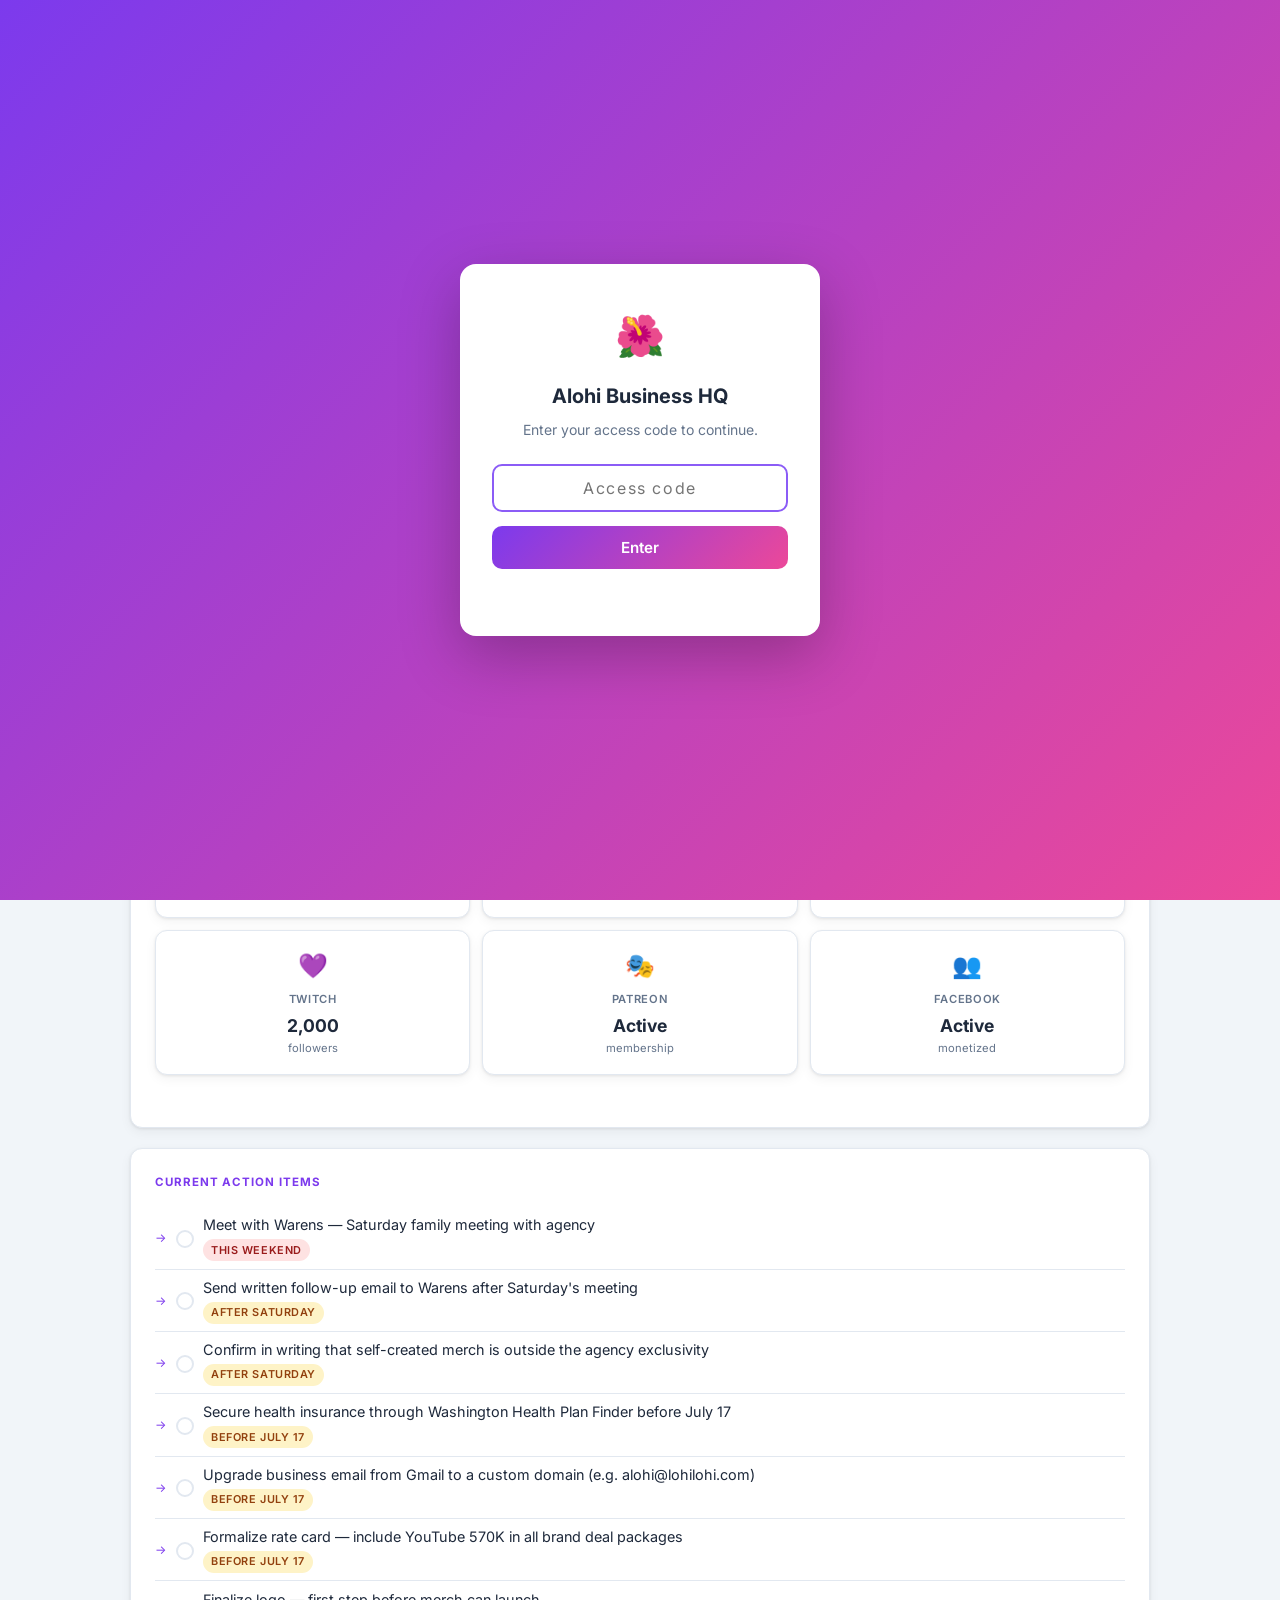
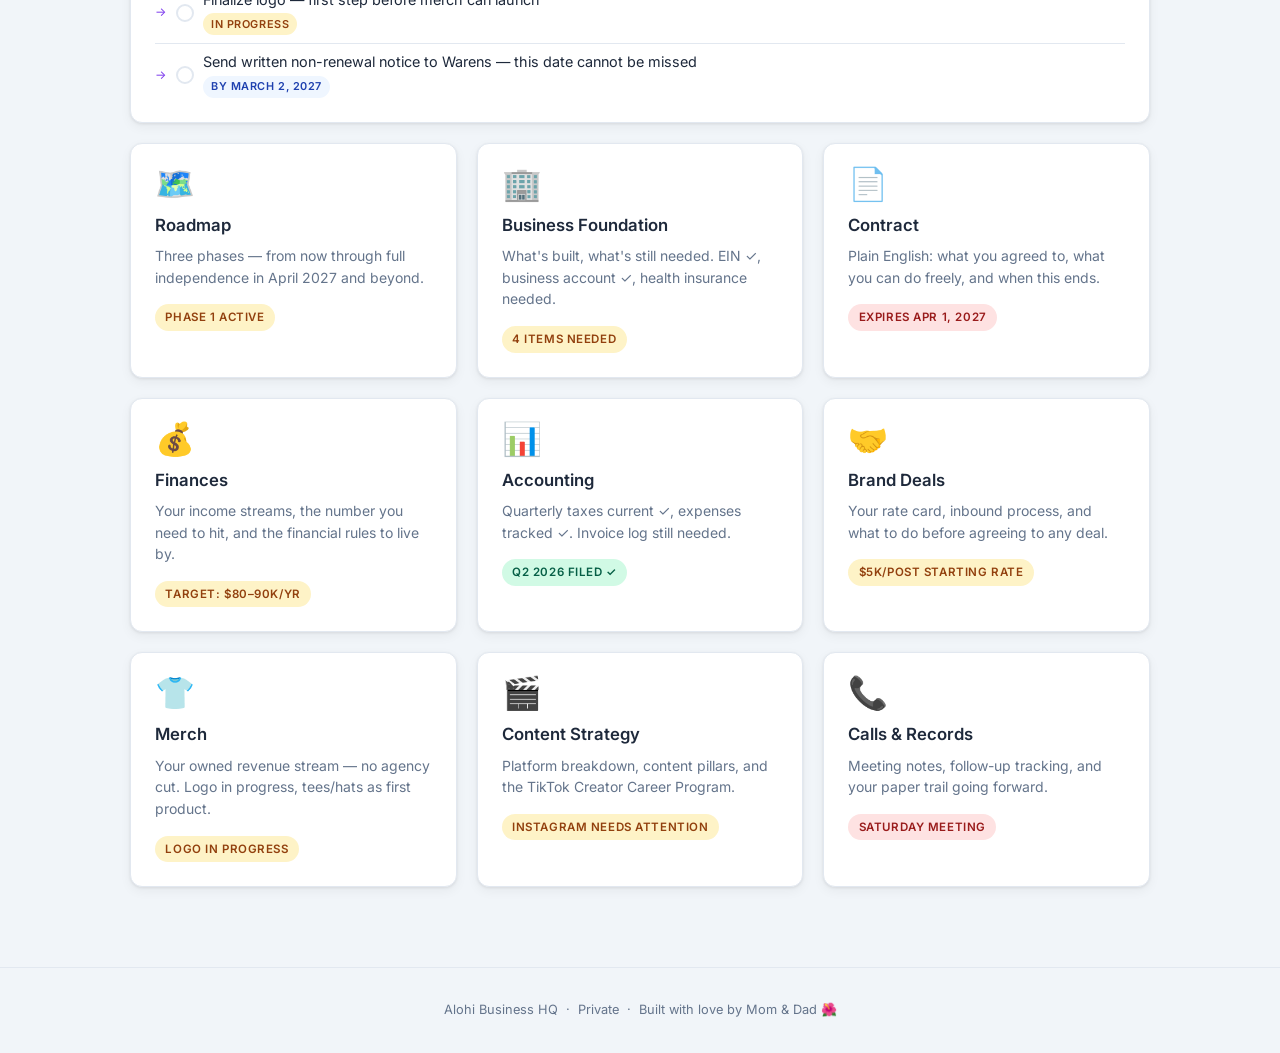
==== commit 49c11167: "Rebuild as reference site with family message, guardrails, site-wide auth" ====
--- a/index.html
+++ b/index.html
@@ -32,153 +32,290 @@
   <main class="container">
 
     <!-- ══════════════════════════════════════
-         OVERVIEW TAB
+         HOME TAB
     ══════════════════════════════════════ -->
     <div class="tab-panel active" id="tab-overview">
 
-      <div class="status-banner">
-        ⏳&nbsp; <span><strong>Agency call — date TBD.</strong> Once confirmed, drop notes into
-        <span class="banner-link" data-target-tab="calls">Calls</span> and contract details into
-        <span class="banner-link" data-target-tab="contract">Contract</span>.</span>
-      </div>
-
-      <div class="export-bar">
-        <p class="export-hint" id="export-hint">Sections are in progress — export when she's done.</p>
-        <button class="export-btn" id="export-btn">⬇ Export Answers</button>
-      </div>
-
-      <div class="section-grid">
-
+      <!-- Family Message -->
+      <div class="family-message">
+        <div class="family-message-eyebrow">A message from Mom &amp; Dad</div>
+        <div class="family-message-headline">Imua e Alohi.</div>
+        <ul class="family-message-body">
+          <li>Know your kuleana.</li>
+          <li>Operate from strength, not arrogance.</li>
+          <li>Be humble, but stand proud with confidence.</li>
+          <li>Know your worth and never compromise your integrity.</li>
+        </ul>
+        <div class="family-message-footer">Love You, Mom &amp; Dad 🌺</div>
+      </div>
+
+      <!-- Status Strip -->
+      <div class="status-strip">
+        <div class="status-pill pill-amber">
+          <span class="pill-label">Employment</span>
+          <span class="pill-value">Target exit July 17, 2026</span>
+          <span class="pill-count"><span id="countdown-exit">—</span><span class="pill-unit">days</span></span>
+        </div>
+        <div class="status-pill pill-red">
+          <span class="pill-label">Non-Renewal Notice Due</span>
+          <span class="pill-value">Must send by March 2, 2027</span>
+          <span class="pill-count"><span id="countdown-notice">—</span><span class="pill-unit">days</span></span>
+        </div>
+        <div class="status-pill pill-blue">
+          <span class="pill-label">Agency Contract Ends</span>
+          <span class="pill-value">April 1, 2027 — Wawa Productions</span>
+          <span class="pill-count"><span id="countdown-contract">—</span><span class="pill-unit">days</span></span>
+        </div>
+      </div>
+
+      <!-- Platform Grid -->
+      <div class="content-card" style="margin-bottom:1.25rem;">
+        <h2 class="content-card-title" style="font-size:0.72rem;font-weight:700;text-transform:uppercase;letter-spacing:0.08em;color:var(--primary);margin-bottom:1rem;">Your Audience</h2>
+        <div class="platform-grid">
+          <div class="platform-card">
+            <span class="platform-emoji">📱</span>
+            <div class="platform-name">TikTok</div>
+            <div class="platform-stat">1,000,000</div>
+            <div class="platform-sub">followers</div>
+          </div>
+          <div class="platform-card">
+            <span class="platform-emoji">▶️</span>
+            <div class="platform-name">YouTube</div>
+            <div class="platform-stat">570,000</div>
+            <div class="platform-sub">subscribers</div>
+          </div>
+          <div class="platform-card">
+            <span class="platform-emoji">📸</span>
+            <div class="platform-name">Instagram</div>
+            <div class="platform-stat">177,000</div>
+            <div class="platform-sub">followers</div>
+          </div>
+          <div class="platform-card">
+            <span class="platform-emoji">💜</span>
+            <div class="platform-name">Twitch</div>
+            <div class="platform-stat">2,000</div>
+            <div class="platform-sub">followers</div>
+          </div>
+          <div class="platform-card">
+            <span class="platform-emoji">🎭</span>
+            <div class="platform-name">Patreon</div>
+            <div class="platform-stat">Active</div>
+            <div class="platform-sub">membership</div>
+          </div>
+          <div class="platform-card">
+            <span class="platform-emoji">👥</span>
+            <div class="platform-name">Facebook</div>
+            <div class="platform-stat">Active</div>
+            <div class="platform-sub">monetized</div>
+          </div>
+        </div>
+      </div>
+
+      <!-- Action Items -->
+      <div class="content-card">
+        <h2 class="content-card-title" style="font-size:0.72rem;font-weight:700;text-transform:uppercase;letter-spacing:0.08em;color:var(--primary);margin-bottom:1rem;">Current Action Items</h2>
+        <ul class="action-list">
+          <li class="action-item" data-action-id="saturday-meeting">
+            <input type="checkbox" class="action-check">
+            <div>
+              <div class="action-text">Meet with Warens — Saturday family meeting with agency</div>
+              <span class="action-tag tag-now">This weekend</span>
+            </div>
+          </li>
+          <li class="action-item" data-action-id="warens-followup">
+            <input type="checkbox" class="action-check">
+            <div>
+              <div class="action-text">Send written follow-up email to Warens after Saturday's meeting</div>
+              <span class="action-tag tag-soon">After Saturday</span>
+            </div>
+          </li>
+          <li class="action-item" data-action-id="merch-confirm">
+            <input type="checkbox" class="action-check">
+            <div>
+              <div class="action-text">Confirm in writing that self-created merch is outside the agency exclusivity</div>
+              <span class="action-tag tag-soon">After Saturday</span>
+            </div>
+          </li>
+          <li class="action-item" data-action-id="health-insurance">
+            <input type="checkbox" class="action-check">
+            <div>
+              <div class="action-text">Secure health insurance through Washington Health Plan Finder before July 17</div>
+              <span class="action-tag tag-soon">Before July 17</span>
+            </div>
+          </li>
+          <li class="action-item" data-action-id="business-email">
+            <input type="checkbox" class="action-check">
+            <div>
+              <div class="action-text">Upgrade business email from Gmail to a custom domain (e.g. alohi@lohilohi.com)</div>
+              <span class="action-tag tag-soon">Before July 17</span>
+            </div>
+          </li>
+          <li class="action-item" data-action-id="rate-card">
+            <input type="checkbox" class="action-check">
+            <div>
+              <div class="action-text">Formalize rate card — include YouTube 570K in all brand deal packages</div>
+              <span class="action-tag tag-soon">Before July 17</span>
+            </div>
+          </li>
+          <li class="action-item" data-action-id="merch-logo">
+            <input type="checkbox" class="action-check">
+            <div>
+              <div class="action-text">Finalize logo — first step before merch can launch</div>
+              <span class="action-tag tag-soon">In progress</span>
+            </div>
+          </li>
+          <li class="action-item" data-action-id="non-renewal-notice">
+            <input type="checkbox" class="action-check">
+            <div>
+              <div class="action-text">Send written non-renewal notice to Warens — this date cannot be missed</div>
+              <span class="action-tag tag-date">By March 2, 2027</span>
+            </div>
+          </li>
+        </ul>
+      </div>
+
+      <!-- Section Cards -->
+      <div class="section-grid" style="margin-top:1.25rem;">
         <div class="section-card" data-target-tab="roadmap" role="button" tabindex="0">
           <span class="card-icon">🗺️</span>
           <div class="card-title">Roadmap</div>
-          <div class="card-desc">The master plan — from content creator to business owner. Phases, milestones, and key decision points including the July 17th target date.</div>
-          <span class="card-status status-empty">Not started</span>
-        </div>
-
+          <div class="card-desc">Three phases — from now through full independence in April 2027 and beyond.</div>
+          <span class="card-status status-pending">Phase 1 active</span>
+        </div>
         <div class="section-card" data-target-tab="business-foundation" role="button" tabindex="0">
           <span class="card-icon">🏢</span>
           <div class="card-title">Business Foundation</div>
-          <div class="card-desc">The legal and structural backbone — LLC, EIN, business banking, and what it actually means to run a real business, not just post content.</div>
-          <span class="card-status status-empty">Not started</span>
-        </div>
-
+          <div class="card-desc">What's built, what's still needed. EIN ✓, business account ✓, health insurance needed.</div>
+          <span class="card-status status-pending">4 items needed</span>
+        </div>
         <div class="section-card" data-target-tab="contract" role="button" tabindex="0">
           <span class="card-icon">📄</span>
           <div class="card-title">Contract</div>
-          <div class="card-desc">The agency agreement in full detail — commission structure, exit clauses, IP ownership, the 65-hour streaming requirement, and what to watch for.</div>
-          <span class="card-status status-urgent">Awaiting call</span>
-        </div>
-
+          <div class="card-desc">Plain English: what you agreed to, what you can do freely, and when this ends.</div>
+          <span class="card-status status-urgent">Expires Apr 1, 2027</span>
+        </div>
         <div class="section-card" data-target-tab="finances" role="button" tabindex="0">
           <span class="card-icon">💰</span>
           <div class="card-title">Finances</div>
-          <div class="card-desc">The real financial picture — income, true expenses, what's being fronted externally, and the actual path to replacing a $60K salary.</div>
-          <span class="card-status status-empty">Not started</span>
-        </div>
-
+          <div class="card-desc">Your income streams, the number you need to hit, and the financial rules to live by.</div>
+          <span class="card-status status-pending">Target: $80–90K/yr</span>
+        </div>
         <div class="section-card" data-target-tab="accounting" role="button" tabindex="0">
           <span class="card-icon">📊</span>
           <div class="card-title">Accounting</div>
-          <div class="card-desc">The paper trail for every dollar. Invoices, receipts, write-offs (costumes, gear, travel), quarterly taxes, and records ready for a CPA.</div>
-          <span class="card-status status-empty">Not started</span>
-        </div>
-
+          <div class="card-desc">Quarterly taxes current ✓, expenses tracked ✓. Invoice log still needed.</div>
+          <span class="card-status status-active">Q2 2026 filed ✓</span>
+        </div>
         <div class="section-card" data-target-tab="brand-deals" role="button" tabindex="0">
           <span class="card-icon">🤝</span>
           <div class="card-title">Brand Deals</div>
-          <div class="card-desc">Sponsorship pipeline from first contact to closed deal — rate cards, inbound inquiries, active negotiations, and repeat partnerships.</div>
-          <span class="card-status status-empty">Not started</span>
-        </div>
-
+          <div class="card-desc">Your rate card, inbound process, and what to do before agreeing to any deal.</div>
+          <span class="card-status status-pending">$5K/post starting rate</span>
+        </div>
         <div class="section-card" data-target-tab="merch" role="button" tabindex="0">
           <span class="card-icon">👕</span>
           <div class="card-title">Merch</div>
-          <div class="card-desc">Alohi's fully owned product line — independent of the agency, no commission owed. Products, margins, fulfillment, and platform setup.</div>
-          <span class="card-status status-empty">Not started</span>
-        </div>
-
+          <div class="card-desc">Your owned revenue stream — no agency cut. Logo in progress, tees/hats as first product.</div>
+          <span class="card-status status-pending">Logo in progress</span>
+        </div>
         <div class="section-card" data-target-tab="content-strategy" role="button" tabindex="0">
           <span class="card-icon">🎬</span>
           <div class="card-title">Content Strategy</div>
-          <div class="card-desc">Platform strategy, content pillars, and the 65-hour/month streaming commitment. Planning what gets posted, when, and why it matters.</div>
-          <span class="card-status status-empty">Not started</span>
-        </div>
-
+          <div class="card-desc">Platform breakdown, content pillars, and the TikTok Creator Career Program.</div>
+          <span class="card-status status-pending">Instagram needs attention</span>
+        </div>
         <div class="section-card" data-target-tab="calls" role="button" tabindex="0">
           <span class="card-icon">📞</span>
-          <div class="card-title">Calls</div>
-          <div class="card-desc">Dated notes from every important conversation — agency meetings, brand calls, family strategy sessions, and agreed action items.</div>
-          <span class="card-status status-urgent">Awaiting call</span>
-        </div>
-
-      </div>
+          <div class="card-title">Calls &amp; Records</div>
+          <div class="card-desc">Meeting notes, follow-up tracking, and your paper trail going forward.</div>
+          <span class="card-status status-urgent">Saturday meeting</span>
+        </div>
+      </div>
+
     </div><!-- /overview -->
 
 
     <!-- ══════════════════════════════════════
          ROADMAP TAB
     ══════════════════════════════════════ -->
-    <div class="tab-panel" id="tab-roadmap" data-section="roadmap">
+    <div class="tab-panel" id="tab-roadmap">
       <div class="section-hero">
         <span class="hero-icon">🗺️</span>
         <h1>Roadmap</h1>
-        <p class="subtitle">The master plan — from content creator to business owner. Phased milestones, honest checkpoints, and what success actually looks like.</p>
-      </div>
-      <div class="note">
-        <strong>Where we are now</strong>
-        Alohi is evaluating a major life decision — leaving a $60K/year job by July 17th. This roadmap exists to make sure that decision is backed by a real business, not just momentum.
-      </div>
-      <div class="content-card">
-        <h2>Phase 1 — Foundation (Now → July 17)</h2>
-        <p>Before anything else, the basics have to be in place. This phase is about getting the business structure right so there's something real to jump into.</p>
-        <ul>
-          <li>Review and understand the agency contract in full</li>
-          <li>Determine what the agency actually delivers vs. what it costs</li>
-          <li>Form an LLC or confirm existing legal structure</li>
-          <li>Open a dedicated business bank account</li>
-          <li>Set up a business email address</li>
-          <li>Create a real rate card for brand deals</li>
-          <li>Establish a baseline of monthly income and actual expenses</li>
-          <li>Decide: quit July 17th, or push the date with a clearer target?</li>
-        </ul>
-      </div>
-      <div class="content-card">
-        <h2>Phase 2 — Systems (Months 1–3 Post-Job)</h2>
-        <p>Once she's full-time, the focus shifts to building repeatable revenue systems — not just posting and hoping for deposits.</p>
-        <ul>
-          <li>Brand deal pipeline: 25–50 outbound pitches per week</li>
-          <li>Merch: launch first product or limited drop</li>
-          <li>Streaming: optimize the 65-hour commitment for actual revenue</li>
-          <li>Accounting: track every expense as a potential write-off</li>
-          <li>Quarterly tax payments begin (self-employment = ~25–30%)</li>
-          <li>Measure: is monthly revenue on pace to match or exceed $60K/year?</li>
-        </ul>
-      </div>
-      <div class="content-card">
-        <h2>Phase 3 — Growth (Months 4–12)</h2>
-        <p>With systems running, the goal becomes compounding — more recurring revenue, fewer one-off deals, and real business independence.</p>
-        <ul>
-          <li>Convert brand deals into retainers and ambassador programs</li>
+        <p class="subtitle">Three phases — building the foundation, growing under contract, then full independence. Each phase has a clear goal and a guardrail before moving to the next.</p>
+      </div>
+
+      <div class="content-card">
+        <h2>Phase 1 — Build the Foundation</h2>
+        <p style="font-size:0.825rem;color:var(--muted);margin-bottom:0.75rem;"><strong>Now → July 17, 2026</strong></p>
+        <p>Before quitting the full-time job, the business structure needs to be solid enough to hold real income. This phase is about getting the basics right — not chasing growth yet.</p>
+        <ul>
+          <li>Complete Saturday meeting with Warens — understand the relationship clearly</li>
+          <li>Send written follow-up to Warens — get key terms confirmed in writing</li>
+          <li>Upgrade business email to a custom domain</li>
+          <li>Secure health insurance through WA Health Plan Finder</li>
+          <li>Formalize the rate card — include YouTube 570K in all packages</li>
+          <li>Confirm merch is outside agency exclusivity — in writing</li>
+          <li>Finalize logo — unlock merch launch</li>
+        </ul>
+      </div>
+
+      <div class="guardrail">
+        <div class="guardrail-title">⚠ Before You Quit July 17 — Check These First</div>
+        <ul>
+          <li>Health insurance secured and active before last day of employment</li>
+          <li>At least 3 months of living expenses in savings as a buffer</li>
+          <li>Quarterly tax payment schedule set up and current</li>
+          <li>Business email upgraded — brands need a professional address</li>
+          <li>Rate card formalized and ready to send to any brand inquiry</li>
+        </ul>
+      </div>
+
+      <div class="content-card">
+        <h2>Phase 2 — Grow Under Contract</h2>
+        <p style="font-size:0.825rem;color:var(--muted);margin-bottom:0.75rem;"><strong>July 17, 2026 → April 1, 2027</strong></p>
+        <p>You're full-time, you're still under contract with Wawa. The goal is to maximize what's <em>outside</em> their scope — your LIVE income, your merch, your direct audience growth — while building the brand deals pipeline for after April 2027.</p>
+        <ul>
+          <li>Maximize TikTok LIVE income — this is fully yours, no agency cut</li>
+          <li>Launch merch — first product live, margins tracked</li>
+          <li>Post consistently on Instagram — engagement has been declining</li>
+          <li>Build YouTube content strategy — 570K is underused in brand deals</li>
+          <li>Document every brand deal the agency brings (or doesn't) — build your own record</li>
+          <li>Begin building brand relationships you source independently — these won't be subject to agency non-solicitation if you haven't been introduced through them</li>
+          <li>Set aside 25–30% of every payment for quarterly taxes — no exceptions</li>
+        </ul>
+      </div>
+
+      <div class="key-date-banner">
+        <div>
+          <div class="key-date-label">Critical Deadline — Do Not Miss</div>
+          <div class="key-date-value">March 2, 2027 — Send Written Non-Renewal Notice to Warens</div>
+        </div>
+        <div class="key-date-days">
+          <div class="key-date-days-num" id="countdown-notice-roadmap">—</div>
+          <div class="key-date-days-label">days away</div>
+        </div>
+      </div>
+
+      <div class="content-card">
+        <h2>Phase 3 — Full Independence</h2>
+        <p style="font-size:0.825rem;color:var(--muted);margin-bottom:0.75rem;"><strong>April 1, 2027 onwards</strong></p>
+        <p>Contract expires. You own your full business. Every dollar of every deal stays on your terms. Phase 3 isn't a destination — it's the beginning of what you've been building toward.</p>
+        <ul>
+          <li>Run your own brand deal pipeline — 25–50 outbound pitches per week</li>
+          <li>Convert successful one-off deals into retainers and ambassadorships</li>
+          <li>Evaluate whether you need a new agent — on your terms, with better contract terms</li>
+          <li>Consider LLC formation if income has grown significantly</li>
           <li>Expand merch into a consistent product line</li>
-          <li>Evaluate convention appearances as a revenue stream</li>
-          <li>Build toward Patreon or membership community</li>
-          <li>Review agency relationship: is it still worth the commission?</li>
-          <li>Year-end: file taxes with full write-offs, assess net profitability</li>
-        </ul>
-      </div>
-      <div class="content-card">
-        <h2>Key Decision Points</h2>
-        <ul>
-          <li><strong>July 17, 2026</strong> — Potential last day at full-time job. Go/no-go decision.</li>
-          <li><strong>Month 3</strong> — Is revenue consistent enough to sustain? Adjust or press on.</li>
-          <li><strong>Month 6</strong> — Agency contract review: renegotiate, renew, or exit?</li>
-          <li><strong>Year 1</strong> — Full tax year as a business. Real profitability assessment.</li>
-        </ul>
-      </div>
-      <div class="empty-state">
-        <span class="empty-icon">📌</span>
-        <p>Detailed milestone documents will live here as we build them out.</p>
+          <li>Explore convention appearances as a paid revenue stream</li>
+          <li>Build toward Patreon membership tiers and digital products</li>
+        </ul>
+      </div>
+
+      <div class="tab-notes" data-notes-key="roadmap">
+        <span class="tab-notes-label">Your notes &amp; updates</span>
+        <textarea class="tab-notes-area" placeholder="Add notes as things change…"></textarea>
+        <span class="tab-notes-indicator">Saved ✓</span>
       </div>
     </div><!-- /roadmap -->
 
@@ -186,126 +323,157 @@
     <!-- ══════════════════════════════════════
          BUSINESS FOUNDATION TAB
     ══════════════════════════════════════ -->
-    <div class="tab-panel" id="tab-business-foundation" data-section="business-foundation">
+    <div class="tab-panel" id="tab-business-foundation">
       <div class="section-hero">
         <span class="hero-icon">🏢</span>
         <h1>Business Foundation</h1>
-        <p class="subtitle">The legal and structural backbone of the business. This is what separates a hobby from a company — and what protects Alohi personally if something goes wrong.</p>
-      </div>
-      <div class="note">
-        <strong>Why this matters first</strong>
-        Right now, Alohi is likely operating as a sole proprietor with no legal separation between her personal finances and her business. That means personal liability, no clear business credit, and tax headaches. This section fixes that.
-      </div>
-      <div class="content-card">
-        <h2>Legal Structure</h2>
-        <p>What type of business entity is this? Most creators start as sole proprietors by default — but an LLC provides liability protection and looks more credible to brands.</p>
-        <ul>
-          <li>Has an LLC been formed? In what state?</li>
-          <li>Articles of Organization / LLC formation documents</li>
-          <li>Registered agent information</li>
-          <li>Operating agreement (even for a single-member LLC)</li>
-          <li>EIN (Employer Identification Number) — needed for bank account and taxes</li>
-        </ul>
-      </div>
-      <div class="content-card">
-        <h2>Business Banking</h2>
-        <p>All business income and expenses must flow through a separate business account. Mixing personal and business money is one of the most common mistakes young creators make — it makes taxes a nightmare and undermines the LLC protection.</p>
-        <ul>
-          <li>Business checking account (separate from personal)</li>
-          <li>Business credit or debit card for expenses</li>
-          <li>PayPal or payment processor linked to business account</li>
-          <li>Process for moving income from TikTok/Instagram to business account</li>
-        </ul>
-      </div>
-      <div class="content-card">
-        <h2>Business Identity</h2>
-        <p>The professional face of the business when dealing with brands and agencies.</p>
-        <ul>
-          <li>Business email address (not personal Gmail)</li>
-          <li>Media kit / one-pager for brand outreach</li>
-          <li>Standard invoice template</li>
-          <li>W-9 form on file (brands require this before payment)</li>
-        </ul>
-      </div>
-      <div class="content-card">
-        <h2>Insurance</h2>
-        <p>Often overlooked by creators — but relevant once income is real.</p>
-        <ul>
-          <li>Health insurance (no longer covered by employer after July 17th)</li>
-          <li>Business liability insurance</li>
-          <li>Equipment / gear insurance for cosplay production assets</li>
-        </ul>
-      </div>
-      <div class="empty-state">
-        <span class="empty-icon">🏗️</span>
-        <p>Documents and setup records will be added here as the foundation is built.</p>
+        <p class="subtitle">What's in place and what still needs to happen. A business that looks profitable on the outside but is missing its foundation underneath is fragile.</p>
+      </div>
+
+      <div class="content-card">
+        <h2>Current Status</h2>
+        <ul class="status-list">
+          <li><span class="status-badge badge-done">Done</span> Sole proprietorship — legal structure in place</li>
+          <li><span class="status-badge badge-done">Done</span> EIN (Employer Identification Number) obtained</li>
+          <li><span class="status-badge badge-done">Done</span> Amex Blueprint business checking + savings account</li>
+          <li><span class="status-badge badge-done">Done</span> W-9 on file — ready for brand payments</li>
+          <li><span class="status-badge badge-done">Done</span> Media kit — synced with analytics</li>
+          <li><span class="status-badge badge-done">Done</span> Invoices sent manually per deal</li>
+          <li><span class="status-badge badge-progress">In progress</span> Health insurance — researching WA Health Plan Finder</li>
+          <li><span class="status-badge badge-needed">Needed</span> Business email — upgrade from lohilohisan@gmail.com to custom domain</li>
+          <li><span class="status-badge badge-needed">Needed</span> Business liability insurance</li>
+          <li><span class="status-badge badge-needed">Needed</span> Formal rate card — currently not documented</li>
+          <li><span class="status-badge badge-needed">Needed</span> LLC — not yet formed (revisit when income grows consistently)</li>
+        </ul>
+      </div>
+
+      <div class="guardrail">
+        <div class="guardrail-title">⚠ Before July 17 — These Must Be Done</div>
+        <ul>
+          <li>Health insurance active — losing employer coverage on last day</li>
+          <li>Business email upgraded — lohilohisan@gmail.com undermines $5,000+ deal negotiations</li>
+          <li>Rate card documented and ready to send</li>
+        </ul>
+      </div>
+
+      <div class="content-card">
+        <h2>Business Banking — How It Works</h2>
+        <p>All content revenue flows to the Amex Blueprint business account. This separation between personal and business money is one of the most important habits you have — don't break it.</p>
+        <ul>
+          <li>All platform income (TikTok, YouTube, Patreon, Facebook) → business account</li>
+          <li>All brand deal payments → business account (through agency first, then to you)</li>
+          <li>All business expenses paid from business account — never personal</li>
+          <li>No business credit card yet — consider one for expense tracking clarity</li>
+          <li>Business PayPal in progress — needed for some brand payment methods</li>
+        </ul>
+      </div>
+
+      <div class="content-card">
+        <h2>LLC — Should You Form One?</h2>
+        <p>Right now, sole proprietorship is fine for your income level. An LLC makes more sense when:</p>
+        <ul>
+          <li>Annual income consistently exceeds $50,000+ from the business</li>
+          <li>You're signing larger brand contracts with liability exposure</li>
+          <li>You have significant physical assets (studio, equipment) worth protecting</li>
+          <li>You want to appear more established to enterprise-level brands</li>
+        </ul>
+        <p style="margin-top:0.75rem;font-size:0.875rem;color:var(--muted);">When the time comes: Washington State LLC filing fee is $200. Revisit in Phase 2 once income is consistent.</p>
+      </div>
+
+      <div class="tab-notes" data-notes-key="business-foundation">
+        <span class="tab-notes-label">Your notes &amp; updates</span>
+        <textarea class="tab-notes-area" placeholder="Add notes as things change…"></textarea>
+        <span class="tab-notes-indicator">Saved ✓</span>
       </div>
     </div><!-- /business-foundation -->
 
 
     <!-- ══════════════════════════════════════
-         CONTRACT TAB (protected)
+         CONTRACT TAB
     ══════════════════════════════════════ -->
-    <div class="tab-panel" id="tab-contract" data-section="contract">
+    <div class="tab-panel" id="tab-contract">
       <div class="section-hero">
         <span class="hero-icon">📄</span>
         <h1>Contract</h1>
-        <p class="subtitle">The agency agreement — what Alohi has signed, what she owes them, what they owe her, and what it takes to get out if needed.</p>
-      </div>
-      <div class="note">
-        <strong>Agency call — date TBD</strong>
-        The goal of that call is to fully understand the contract before making any major decisions — especially before July 17th. Drop the contract document and call notes here afterward.
-      </div>
-      <div class="content-card">
-        <h2>Questions to Get Answered on the Call</h2>
-        <p>These are the non-negotiables. Every answer should be documented in the Calls tab.</p>
-        <ul>
-          <li>What is the exact commission rate? On which types of income?</li>
-          <li>Does commission apply to creator-sourced deals or only agency-sourced?</li>
-          <li>Does commission apply to TikTok/Instagram direct monetization?</li>
-          <li>Does commission apply to merch sales?</li>
-          <li>What is the contract term length? When does it expire?</li>
-          <li>What is the exit clause? How many days notice? Any penalties?</li>
-          <li>Who owns the content IP — Alohi or the agency?</li>
-          <li>Is there an exclusivity clause? What does it cover?</li>
-          <li>What exactly is the 65-hour streaming requirement? Is it enforceable?</li>
-          <li>What happens if she doesn't hit 65 hours in a given month?</li>
-          <li>What is the agency actively doing to generate deal flow right now?</li>
-        </ul>
-      </div>
-      <div class="content-card">
-        <h2>Red Flags to Watch For</h2>
-        <ul>
-          <li>Commission on ALL revenue regardless of who sourced the deal</li>
-          <li>Long exclusivity clauses with no carve-outs</li>
-          <li>Agency claims ownership of any content or brand identity</li>
-          <li>No clear exit clause or exit requires agency approval</li>
-          <li>Vague performance expectations with no accountability on their side</li>
-          <li>Automatic renewal language buried in the agreement</li>
-        </ul>
-      </div>
-      <div class="content-card">
-        <h2>Acceptable Terms (Reference)</h2>
-        <ul>
-          <li>Commission: 20% maximum on agency-sourced deals only</li>
-          <li>0–10% on creator-sourced deals</li>
-          <li>Exit clause: 30–60 days notice, no financial penalty</li>
-          <li>IP: Alohi retains full ownership of all content and brand identity</li>
-          <li>No exclusivity on merch, direct fan income, or personal ventures</li>
-        </ul>
-      </div>
-      <div class="content-card">
-        <h2>Documents</h2>
-        <ul>
-          <li>Current agency agreement (to be added after call)</li>
-          <li>Any amendments or addendums</li>
-          <li>The 65-hour streaming clause in writing</li>
-          <li>Commission schedule breakdown</li>
-        </ul>
-      </div>
-      <div class="empty-state">
-        <span class="empty-icon">📋</span>
-        <p>Contract documents and annotated terms will be added here after the call.</p>
+        <p class="subtitle">Plain English — what you agreed to, who gets what, what you can do on your own, and the one date that cannot be missed.</p>
+      </div>
+
+      <div class="key-date-banner">
+        <div>
+          <div class="key-date-label">Most Important Date in This Contract</div>
+          <div class="key-date-value">March 2, 2027 — Send written non-renewal notice to Warens</div>
+        </div>
+        <div class="key-date-days">
+          <div class="key-date-days-num" id="countdown-notice-contract">—</div>
+          <div class="key-date-days-label">days away</div>
+        </div>
+      </div>
+
+      <div class="content-card">
+        <h2>The Basics</h2>
+        <ul class="status-list">
+          <li><span class="status-badge badge-done">Who</span> Wawa Productions — CEO Mc Lee Warens Ambroise, Quebec, Canada</li>
+          <li><span class="status-badge badge-done">Term</span> April 1, 2026 → April 1, 2027 (Year 2 — auto-renewed)</li>
+          <li><span class="status-badge badge-done">Your cut</span> 75% of every brand deal</li>
+          <li><span class="status-badge badge-needed">Their cut</span> 25% total — 15% agency + 10% talent manager (both go to Warens)</li>
+          <li><span class="status-badge badge-done">Admin fee</span> 1.5% for payment processing — on top of the 25%</li>
+          <li><span class="status-badge badge-progress">Annual fee</span> $250 — listed in contract, not yet charged</li>
+          <li><span class="status-badge badge-done">Law</span> Province of Quebec, Canada — any disputes go to Canadian courts</li>
+        </ul>
+      </div>
+
+      <div class="free-zone">
+        <div class="free-zone-title">✅ Fully Yours — No Agency Approval Needed</div>
+        <ul>
+          <li>TikTok LIVE income — fan gifts, subscriptions, Creator Career Program payouts — TikTok pays you directly</li>
+          <li>YouTube ad revenue and channel monetization</li>
+          <li>Patreon membership income</li>
+          <li>Twitch subscriptions and bits</li>
+          <li>Facebook monetization</li>
+          <li>Your content — the contract does not transfer IP ownership. Your videos, your likeness, your brand identity are yours</li>
+          <li>Self-created merchandise (likely — confirm with Warens in writing after Saturday)</li>
+        </ul>
+      </div>
+
+      <div class="guardrail">
+        <div class="guardrail-title">⚠ These Require Warens — Do Not Proceed Without Him</div>
+        <ul>
+          <li>Brand deals, sponsorships, and paid partnerships of any kind</li>
+          <li>Licensing agreements and commercial collaborations</li>
+          <li>Public appearances, conventions, and events — must be reviewed and cleared first</li>
+          <li>Any agreement with a third party offering similar agency services</li>
+          <li>If a brand contacts you directly — forward to Warens before responding with any commitment</li>
+        </ul>
+      </div>
+
+      <div class="content-card">
+        <h2>The Exit — What Happens When Contract Ends</h2>
+        <ul>
+          <li>Give written notice of non-renewal by <strong>March 2, 2027</strong> — 30 days before April 1</li>
+          <li>Any brand contracts active at termination remain under agency management until completed</li>
+          <li>For 12 months after exit: cannot independently work with brands the agency introduced without their written permission</li>
+          <li>Confidentiality clause survives termination indefinitely — never share agency strategy, client lists, or internal rates</li>
+          <li>There is no early exit option in the current contract — April 1, 2027 is the earliest clean exit</li>
+        </ul>
+      </div>
+
+      <div class="content-card">
+        <h2>What Better Terms Look Like in 2027</h2>
+        <p style="font-size:0.875rem;color:var(--muted);margin-bottom:0.75rem;">If you choose to work with an agency after April 2027, know what to ask for:</p>
+        <ul>
+          <li>Commission: 20% maximum — on agency-sourced deals only</li>
+          <li>0–10% on deals you source yourself</li>
+          <li>Exit clause: 30–60 days written notice, no financial penalty</li>
+          <li>IP: You retain full ownership of all content and brand identity</li>
+          <li>No exclusivity on merch, direct fan income, or self-created products</li>
+          <li>Governing law: Washington State — not a foreign country</li>
+        </ul>
+      </div>
+
+      <div class="tab-notes" data-notes-key="contract">
+        <span class="tab-notes-label">Notes from Warens meeting &amp; follow-up</span>
+        <textarea class="tab-notes-area" placeholder="Add responses and clarifications from Warens here…"></textarea>
+        <span class="tab-notes-indicator">Saved ✓</span>
       </div>
     </div><!-- /contract -->
 
@@ -313,68 +481,63 @@
     <!-- ══════════════════════════════════════
          FINANCES TAB
     ══════════════════════════════════════ -->
-    <div class="tab-panel" id="tab-finances" data-section="finances">
+    <div class="tab-panel" id="tab-finances">
       <div class="section-hero">
         <span class="hero-icon">💰</span>
         <h1>Finances</h1>
-        <p class="subtitle">The real financial picture — not just what comes in, but what actually stays after expenses, taxes, and costs that may currently be invisible.</p>
-      </div>
-      <div class="note">
-        <strong>The hard truth</strong>
-        A creator can look profitable while someone else is quietly absorbing the costs. Costumes, props, equipment, software, convention travel — if those aren't tracked as business expenses, the "profit" number is fiction. This section makes the real number visible.
-      </div>
-      <div class="content-card">
-        <h2>Income Streams</h2>
-        <p>Every source of revenue, tracked separately so we know what's actually working.</p>
-        <ul>
-          <li>TikTok Creator Fund / TikTok LIVE gifts and subscriptions</li>
-          <li>Instagram monetization</li>
-          <li>Brand deal payments (agency-sourced)</li>
-          <li>Brand deal payments (self-sourced)</li>
-          <li>Merch sales (net after platform fees)</li>
-          <li>Convention appearances / paid events</li>
-          <li>Patreon or membership income (future)</li>
-        </ul>
-      </div>
-      <div class="content-card">
-        <h2>Business Expenses</h2>
-        <p>These are real costs of doing business — they reduce taxable income and must be tracked. If someone else is paying them, that is a loan or a gift, not free money.</p>
-        <ul>
-          <li>Costumes, props, and cosplay materials</li>
-          <li>Camera, lighting, and production equipment</li>
-          <li>Editing software and subscriptions</li>
-          <li>Convention registration and travel</li>
-          <li>Home office / studio space allocation</li>
-          <li>Hair, makeup, styling for content</li>
-          <li>Shipping and packaging (for merch)</li>
-          <li>Business email, website, and tools</li>
-          <li>Agency commission (deducted from gross)</li>
-        </ul>
-      </div>
-      <div class="content-card">
-        <h2>The Salary Replacement Target</h2>
-        <p>Alohi's current employment income is approximately <strong>$60,000/year ($5,000/month gross)</strong>. To replace that as a self-employed creator, she needs to earn significantly more because:</p>
-        <ul>
-          <li>Self-employment tax is ~15.3% on top of income tax</li>
-          <li>No employer-sponsored health insurance</li>
-          <li>No 401(k) match or paid time off</li>
-          <li>Inconsistent monthly income — need a buffer</li>
-          <li>Target gross revenue: <strong>$80,000–$90,000/year</strong> to net equivalent take-home</li>
-        </ul>
-      </div>
-      <div class="content-card">
-        <h2>Externally Fronted Costs</h2>
-        <p>Costs currently being covered by others must be logged here. This is not about guilt — it's about building an accurate picture of what the business actually costs to run.</p>
-        <ul>
-          <li>Equipment purchased on behalf of Alohi</li>
-          <li>Costume and production costs covered externally</li>
-          <li>Any travel, convention, or event costs fronted</li>
-          <li>Software or subscription costs paid by others</li>
-        </ul>
-      </div>
-      <div class="empty-state">
-        <span class="empty-icon">📈</span>
-        <p>Monthly income and expense summaries will be tracked here once the business is operational.</p>
+        <p class="subtitle">The real picture — every income stream, the number you need to hit, and the rules that keep the business financially healthy.</p>
+      </div>
+
+      <div class="content-card">
+        <h2>The Target Number</h2>
+        <p>Your current full-time job pays approximately <strong>$60,000/year ($5,000/month gross)</strong>. As a self-employed creator, you need to earn more to net the same — because:</p>
+        <ul>
+          <li>Self-employment tax: ~15.3% (you pay both employee + employer share)</li>
+          <li>No employer health insurance — you cover it yourself</li>
+          <li>No paid time off, sick days, or 401(k) match</li>
+          <li>Income is inconsistent — need a buffer for slow months</li>
+        </ul>
+        <p style="margin-top:0.75rem;"><strong>Target gross revenue: $80,000–$90,000/year</strong> to net equivalent take-home after taxes and costs.</p>
+      </div>
+
+      <div class="content-card">
+        <h2>Your Income Streams</h2>
+        <ul>
+          <li><strong>TikTok LIVE</strong> — fan gifts, subscriptions, Creator Career Program payouts (fully yours, no agency cut)</li>
+          <li><strong>YouTube</strong> — ad revenue on 570K subscribers (fully yours)</li>
+          <li><strong>Patreon</strong> — membership income (fully yours)</li>
+          <li><strong>Twitch</strong> — subscriptions and bits (fully yours)</li>
+          <li><strong>Facebook</strong> — monetization (fully yours)</li>
+          <li><strong>Brand deals via agency</strong> — 75% to you after agency commission</li>
+          <li><strong>Merch</strong> — coming soon; 100% owned, subject to platform fees only</li>
+        </ul>
+      </div>
+
+      <div class="content-card">
+        <h2>What's Currently Being Subsidized</h2>
+        <p style="font-size:0.875rem;color:var(--muted);margin-bottom:0.75rem;">This is important for an honest picture of your real profitability. These costs exist — they're just not coming out of your pocket yet:</p>
+        <ul>
+          <li>Rent and utilities — currently covered by parents</li>
+          <li>Equipment and cosplay gifts — frequently provided externally</li>
+        </ul>
+        <p style="margin-top:0.75rem;font-size:0.875rem;color:var(--muted);">As you move toward independence, these become your business expenses. Factor them into your income target.</p>
+      </div>
+
+      <div class="guardrail">
+        <div class="guardrail-title">⚠ Financial Rules — Non-Negotiable</div>
+        <ul>
+          <li>Set aside 25–30% of every single payment for quarterly taxes — before spending anything else</li>
+          <li>Never mix personal and business money — all income goes to the Amex Blueprint account</li>
+          <li>Always invoice before or upon payment — no invoice, no deal</li>
+          <li>Do not quit your job until you have 3 consistent months of creator income at or above your salary target</li>
+          <li>Every business expense gets a receipt — digital or physical, saved immediately</li>
+        </ul>
+      </div>
+
+      <div class="tab-notes" data-notes-key="finances">
+        <span class="tab-notes-label">Monthly income &amp; expense notes</span>
+        <textarea class="tab-notes-area" placeholder="Track monthly income, expenses, and financial milestones here…"></textarea>
+        <span class="tab-notes-indicator">Saved ✓</span>
       </div>
     </div><!-- /finances -->
 
@@ -382,65 +545,57 @@
     <!-- ══════════════════════════════════════
          ACCOUNTING TAB
     ══════════════════════════════════════ -->
-    <div class="tab-panel" id="tab-accounting" data-section="accounting">
+    <div class="tab-panel" id="tab-accounting">
       <div class="section-hero">
         <span class="hero-icon">📊</span>
         <h1>Accounting</h1>
-        <p class="subtitle">The paper trail — every dollar in and out, documented. This is what gets handed to a CPA at tax time and what protects Alohi in an audit.</p>
-      </div>
-      <div class="note">
-        <strong>Self-employment tax is real</strong>
-        As a self-employed creator, Alohi pays both the employee AND employer share of Social Security and Medicare — roughly 15.3% on top of regular income tax. Proper accounting with write-offs is how that number gets smaller.
-      </div>
-      <div class="content-card">
-        <h2>Invoices</h2>
-        <p>Every brand deal should have an invoice sent before or upon payment. Invoices protect Alohi legally and create a clear paper trail.</p>
-        <ul>
-          <li>Invoice template (reusable, with her business name and EIN)</li>
-          <li>Sent invoices by month and brand</li>
-          <li>Payment status tracking (sent, pending, paid)</li>
-          <li>Late payment follow-up log</li>
-        </ul>
-      </div>
-      <div class="content-card">
-        <h2>Expense Receipts</h2>
-        <p>Every business expense needs a receipt. These are the write-offs that reduce taxable income — possibly saving thousands per year. The IRS expects documentation.</p>
-        <ul>
-          <li>Costume and prop purchases</li>
-          <li>Camera, lighting, microphone, and production gear</li>
-          <li>Editing software (Adobe, DaVinci, etc.)</li>
+        <p class="subtitle">The paper trail that protects you at tax time and in any dispute. You're already ahead of most creators — keep it up.</p>
+      </div>
+
+      <div class="content-card">
+        <h2>Current Status</h2>
+        <ul class="status-list">
+          <li><span class="status-badge badge-done">Done</span> 2026 quarterly taxes — all filed and current</li>
+          <li><span class="status-badge badge-done">Done</span> Expense tracker — actively maintained</li>
+          <li><span class="status-badge badge-done">Done</span> Receipts — saved physically and electronically</li>
+          <li><span class="status-badge badge-done">Done</span> Tax documents — organized for annual filing</li>
+          <li><span class="status-badge badge-needed">Needed</span> Invoice log — a running record of every deal invoiced, status, and amount</li>
+        </ul>
+      </div>
+
+      <div class="content-card">
+        <h2>Quarterly Tax Dates — 2026</h2>
+        <ul>
+          <li><strong>Q1 — April 15, 2026</strong> ✓ Filed</li>
+          <li><strong>Q2 — June 16, 2026</strong> ✓ Filed</li>
+          <li><strong>Q3 — September 15, 2026</strong> — upcoming</li>
+          <li><strong>Q4 — January 15, 2027</strong> — upcoming</li>
+        </ul>
+        <p style="margin-top:0.75rem;font-size:0.875rem;color:var(--muted);">Rule: set aside 25–30% of every payment the moment it arrives. Pay quarterly, never skip.</p>
+      </div>
+
+      <div class="content-card">
+        <h2>Write-Off Reference — These Are Business Expenses</h2>
+        <p style="font-size:0.875rem;color:var(--muted);margin-bottom:0.75rem;">Every dollar spent on these reduces your taxable income. Keep every receipt.</p>
+        <ul>
+          <li>Cosplay costumes, props, and materials</li>
+          <li>Camera, lighting, microphone, and production equipment</li>
+          <li>Editing software subscriptions (Adobe, DaVinci, etc.)</li>
           <li>Convention registration fees</li>
-          <li>Travel: flights, hotels, rideshare (for business purposes)</li>
-          <li>Hair, makeup, and styling for content production</li>
-          <li>Home office: portion of rent/utilities if applicable</li>
-          <li>Business subscriptions and software tools</li>
+          <li>Travel to conventions or brand events (flights, hotels, rideshare)</li>
+          <li>Hair, makeup, and styling specifically for content production</li>
+          <li>Business email and website hosting</li>
           <li>Merch production and shipping costs</li>
-        </ul>
-      </div>
-      <div class="content-card">
-        <h2>Quarterly Tax Estimates</h2>
-        <p>Self-employed creators must pay estimated taxes 4x per year. Missing these results in penalties. Dates to know:</p>
-        <ul>
-          <li>Q1: April 15</li>
-          <li>Q2: June 16</li>
-          <li>Q3: September 15</li>
-          <li>Q4: January 15 (following year)</li>
-          <li>Set aside ~25–30% of every payment received</li>
-        </ul>
-      </div>
-      <div class="content-card">
-        <h2>Annual Records</h2>
-        <ul>
-          <li>1099-NEC forms (from brands that paid $600+ in a year)</li>
-          <li>TikTok and platform earnings statements</li>
-          <li>Year-end profit and loss summary</li>
-          <li>Prior year tax returns (for reference)</li>
-          <li>CPA contact and annual filing calendar</li>
-        </ul>
-      </div>
-      <div class="empty-state">
-        <span class="empty-icon">🧾</span>
-        <p>Receipts, invoices, and tax records will be organized here as the business launches.</p>
+          <li>Agency commission paid (deducted from gross income)</li>
+          <li>Home office — portion of rent/utilities (requires consistent dedicated space)</li>
+          <li>Phone — portion used for business</li>
+        </ul>
+      </div>
+
+      <div class="tab-notes" data-notes-key="accounting">
+        <span class="tab-notes-label">Invoice log &amp; accounting notes</span>
+        <textarea class="tab-notes-area" placeholder="Track invoices, payments received, and accounting notes here…"></textarea>
+        <span class="tab-notes-indicator">Saved ✓</span>
       </div>
     </div><!-- /accounting -->
 
@@ -448,67 +603,89 @@
     <!-- ══════════════════════════════════════
          BRAND DEALS TAB
     ══════════════════════════════════════ -->
-    <div class="tab-panel" id="tab-brand-deals" data-section="brand-deals">
+    <div class="tab-panel" id="tab-brand-deals">
       <div class="section-hero">
         <span class="hero-icon">🤝</span>
         <h1>Brand Deals</h1>
-        <p class="subtitle">Sponsorship pipeline — from first contact to closed deal. The goal is to treat this like sales, not luck. Consistent outreach, confident pricing, and repeat business.</p>
-      </div>
-      <div class="note">
-        <strong>The biggest opportunity right now</strong>
-        Alohi has 1M+ TikTok followers and is under-monetized. Brand deals are the fastest path to real income. The key is being proactive — most creators wait for inbound. The ones who win send 25–50 pitches a week.
-      </div>
-      <div class="content-card">
-        <h2>Rate Card</h2>
-        <p>Starting rates — state these confidently and never apologize for them. Never immediately discount; reduce scope instead.</p>
-        <ul>
-          <li>Single TikTok post: <strong>$5,000</strong></li>
-          <li>TikTok + Instagram bundle: <strong>$6,500–$8,000</strong></li>
-          <li>Usage rights (brand can repurpose content): <strong>+30–100%</strong></li>
-          <li>Exclusivity (can't work with competitors): <strong>+20–50%</strong></li>
-          <li>TikTok LIVE integration: negotiate separately</li>
-        </ul>
-      </div>
+        <p class="subtitle">Your rate card, your process, and the rules that protect your value. Never apologize for your pricing. Never discount without reducing scope first.</p>
+      </div>
+
+      <div class="content-card">
+        <h2>Your Rate Card</h2>
+        <div class="rate-card-grid">
+          <div class="rate-item">
+            <div class="rate-item-label">Single TikTok Post</div>
+            <div class="rate-item-value">$5,000</div>
+            <div class="rate-item-sub">starting rate</div>
+          </div>
+          <div class="rate-item">
+            <div class="rate-item-label">TikTok + Instagram Bundle</div>
+            <div class="rate-item-value">$6,500–$8,000</div>
+            <div class="rate-item-sub">multi-platform</div>
+          </div>
+          <div class="rate-item">
+            <div class="rate-item-label">Usage Rights</div>
+            <div class="rate-item-value">+30–100%</div>
+            <div class="rate-item-sub">brand repurposes content</div>
+          </div>
+          <div class="rate-item">
+            <div class="rate-item-label">Exclusivity</div>
+            <div class="rate-item-value">+20–50%</div>
+            <div class="rate-item-sub">can't work with competitors</div>
+          </div>
+          <div class="rate-item">
+            <div class="rate-item-label">YouTube (570K)</div>
+            <div class="rate-item-value">Add to all packages</div>
+            <div class="rate-item-sub">currently underused in pitches</div>
+          </div>
+          <div class="rate-item">
+            <div class="rate-item-label">TikTok LIVE Integration</div>
+            <div class="rate-item-value">Negotiate separately</div>
+            <div class="rate-item-sub">case by case</div>
+          </div>
+        </div>
+      </div>
+
+      <div class="guardrail">
+        <div class="guardrail-title">⚠ Before Agreeing to Any Brand Deal</div>
+        <ul>
+          <li>All deals currently go through Warens — forward inbound inquiries to him before responding</li>
+          <li>Never agree to a price verbally — let Warens handle negotiations</li>
+          <li>If a brand offers a low budget, do not discount — reduce the scope of deliverables instead</li>
+          <li>Require usage rights and exclusivity to be clearly stated in writing before signing anything</li>
+          <li>Always invoice before or upon first payment — no verbal handshake deals</li>
+        </ul>
+      </div>
+
+      <div class="content-card">
+        <h2>Inbound Inquiry Process</h2>
+        <p style="font-size:0.875rem;color:var(--muted);margin-bottom:0.75rem;">When a brand contacts you directly — this is what happens:</p>
+        <ul>
+          <li>Acknowledge receipt — do not commit to anything</li>
+          <li>Forward the inquiry to Warens for handling</li>
+          <li>If they ask about pricing, say: "My management team will be in touch"</li>
+          <li>After April 2027 (post-agency): respond directly using the rate card above</li>
+        </ul>
+      </div>
+
       <div class="content-card">
         <h2>Target Brand Categories</h2>
-        <p>Brands most aligned with Alohi's audience and content niche.</p>
         <ul>
           <li>Anime merchandise and figure manufacturers</li>
           <li>Gaming companies and streaming platforms</li>
           <li>Cosplay and costume suppliers</li>
           <li>Apparel and streetwear brands</li>
-          <li>Convention organizers (Anime Expo, Fan Expo, etc.)</li>
-          <li>Collectibles and limited edition releases</li>
+          <li>Convention organizers — Anime Expo, Fan Expo, etc.</li>
           <li>Beauty and makeup brands</li>
-          <li>Tech accessories (LED, ring lights, stream gear)</li>
-        </ul>
-      </div>
-      <div class="content-card">
-        <h2>Pipeline Stages</h2>
-        <ul>
-          <li><strong>Prospecting</strong> — brands identified, not yet contacted</li>
-          <li><strong>Outreach sent</strong> — pitch email or DM sent, awaiting response</li>
-          <li><strong>In conversation</strong> — brand responded, discussing scope/budget</li>
-          <li><strong>Negotiating</strong> — offer on the table, counter in progress</li>
-          <li><strong>Closed / Won</strong> — deal signed, invoice sent</li>
-          <li><strong>Delivered</strong> — content posted, payment received</li>
-          <li><strong>Follow-up</strong> — post-campaign check-in for repeat business</li>
-        </ul>
-      </div>
-      <div class="content-card">
-        <h2>Inbound Inquiry Response</h2>
-        <p>Every brand inquiry gets this response first — it filters low-budget leads and establishes professionalism before any pricing is shared:</p>
-        <ul>
-          <li>Thanks for reaching out — what are the campaign goals?</li>
-          <li>What deliverables are you looking for?</li>
-          <li>What's the timeline?</li>
-          <li>What's the budget range?</li>
-          <li>Are usage rights or exclusivity required?</li>
-        </ul>
-      </div>
-      <div class="empty-state">
-        <span class="empty-icon">📬</span>
-        <p>Brand prospects, active deals, and closed campaigns will be tracked here.</p>
+          <li>Gym and fitness brands (gym content also drives inquiries)</li>
+          <li>Tech accessories — LED, ring lights, stream gear</li>
+        </ul>
+      </div>
+
+      <div class="tab-notes" data-notes-key="brand-deals">
+        <span class="tab-notes-label">Pipeline &amp; deal notes</span>
+        <textarea class="tab-notes-area" placeholder="Track active brand conversations, pipeline status, and deal notes here…"></textarea>
+        <span class="tab-notes-indicator">Saved ✓</span>
       </div>
     </div><!-- /brand-deals -->
 
@@ -516,66 +693,64 @@
     <!-- ══════════════════════════════════════
          MERCH TAB
     ══════════════════════════════════════ -->
-    <div class="tab-panel" id="tab-merch" data-section="merch">
+    <div class="tab-panel" id="tab-merch">
       <div class="section-hero">
         <span class="hero-icon">👕</span>
         <h1>Merch</h1>
-        <p class="subtitle">Alohi's fully owned product line — independent of the agency, no commission owed to anyone. This is the revenue stream she builds and keeps entirely.</p>
-      </div>
-      <div class="note">
-        <strong>Why merch is different from brand deals</strong>
-        Brand deals are income she earns by promoting someone else's product. Merch is a business she owns — she sets the prices, controls the brand, and keeps the margins. No agency cut. No approval needed.
-      </div>
-      <div class="content-card">
-        <h2>Product Concepts</h2>
-        <p>Starting ideas based on her existing audience and cosplay identity. Limited drops tied to viral moments tend to perform best.</p>
-        <ul>
-          <li>Cosplay-themed apparel (hoodies, tees, crop tops)</li>
-          <li>Prints and art prints from popular cosplay shoots</li>
-          <li>Accessories (pins, keychains, phone cases) tied to specific fandoms</li>
-          <li>Limited edition drops around convention appearances</li>
-          <li>Signed memorabilia for superfans</li>
-          <li>Digital products: cosplay guides, preset packs, tutorials</li>
-        </ul>
-      </div>
-      <div class="content-card">
-        <h2>Fulfillment Options</h2>
-        <p>Print-on-demand means no upfront inventory cost — ideal for starting out. As volume grows, direct fulfillment improves margins.</p>
-        <ul>
-          <li><strong>Printify</strong> — print-on-demand, integrates with Shopify, low risk</li>
-          <li><strong>Printful</strong> — similar to Printify, strong quality control</li>
-          <li><strong>Shopify</strong> — storefront platform, owns the customer relationship</li>
-          <li><strong>Spring (formerly Teespring)</strong> — creator-native, lower setup friction</li>
-          <li><strong>Direct fulfillment</strong> — higher margin, requires inventory management</li>
-        </ul>
-      </div>
-      <div class="content-card">
-        <h2>Margin Awareness</h2>
-        <p>Merch is only worth pursuing if the numbers make sense. Every product needs a margin analysis before launch.</p>
-        <ul>
-          <li>Product cost (printing + materials)</li>
-          <li>Platform fee (Shopify, Printify, etc.)</li>
-          <li>Shipping cost to customer</li>
-          <li>Payment processing fee (~3%)</li>
-          <li>Retail price minus all of the above = actual margin</li>
-          <li>Target: 40–60% margin minimum</li>
-        </ul>
-      </div>
-      <div class="content-card">
-        <h2>Launch Checklist</h2>
-        <ul>
-          <li>Define first product or limited drop concept</li>
-          <li>Choose fulfillment platform</li>
-          <li>Set up storefront (Shopify or equivalent)</li>
-          <li>Run margin analysis before pricing</li>
-          <li>Create launch content tied to existing audience</li>
-          <li>Link store in TikTok and Instagram bio</li>
-          <li>Set up order tracking and customer email</li>
-        </ul>
-      </div>
-      <div class="empty-state">
-        <span class="empty-icon">🛍️</span>
-        <p>Product lineup, margin sheets, and launch plans will be built out here.</p>
+        <p class="subtitle">Your owned revenue stream — no agency cut, no approval needed (once confirmed with Warens). Every dollar of margin stays with you.</p>
+      </div>
+
+      <div class="content-card">
+        <h2>Where Things Stand</h2>
+        <ul class="status-list">
+          <li><span class="status-badge badge-progress">In progress</span> Logo design — first step before anything else launches</li>
+          <li><span class="status-badge badge-progress">In progress</span> Confirming merch is outside agency exclusivity — ask Warens in writing post-Saturday</li>
+          <li><span class="status-badge badge-needed">Not started</span> Shopify store — have experience with the platform</li>
+          <li><span class="status-badge badge-needed">Not started</span> Printify setup — print-on-demand, no upfront inventory cost</li>
+          <li><span class="status-badge badge-needed">Not started</span> First product — leaning toward t-shirts or hats</li>
+          <li><span class="status-badge badge-needed">Not started</span> Margin analysis — must be done before any product is priced</li>
+        </ul>
+      </div>
+
+      <div class="guardrail">
+        <div class="guardrail-title">⚠ Before You Launch — Complete This Checklist First</div>
+        <ul>
+          <li>Logo finalized and ready for print</li>
+          <li>Written confirmation from Warens that merch is outside the exclusivity</li>
+          <li>Margin analysis done — target 40–60% margin minimum</li>
+          <li>Shopify store set up and tested with a test order</li>
+          <li>Printify product quality verified before going live</li>
+          <li>Launch content planned — tie it to existing audience and a moment (cosplay reveal, convention, viral post)</li>
+        </ul>
+      </div>
+
+      <div class="content-card">
+        <h2>Margin Reference</h2>
+        <p style="font-size:0.875rem;color:var(--muted);margin-bottom:0.75rem;">Run this calculation on every product before you set a price:</p>
+        <ul>
+          <li>Product cost (Printify printing + materials)</li>
+          <li>Shopify transaction fee (~2.9% + $0.30)</li>
+          <li>Shipping to customer (or offer free shipping and build it in)</li>
+          <li>Retail price minus all of the above = your actual margin</li>
+          <li><strong>Target: 40–60% margin minimum</strong> — below 40% and it's not worth the effort</li>
+        </ul>
+      </div>
+
+      <div class="content-card">
+        <h2>First Product Ideas</h2>
+        <ul>
+          <li><strong>T-shirts or hoodies</strong> — Alohi's first instinct, correct for building a fanbase</li>
+          <li><strong>Hats</strong> — lower cost, strong margins, wearable daily</li>
+          <li>Tie the first drop to a viral cosplay moment — limited edition increases urgency</li>
+          <li>Digital products (guides, presets) — zero production cost, pure margin, launch anytime</li>
+          <li>Prints from popular cosplay shoots — low cost, high perceived value for fans</li>
+        </ul>
+      </div>
+
+      <div class="tab-notes" data-notes-key="merch">
+        <span class="tab-notes-label">Merch progress notes</span>
+        <textarea class="tab-notes-area" placeholder="Track logo status, product decisions, launch timeline, and margin calculations here…"></textarea>
+        <span class="tab-notes-indicator">Saved ✓</span>
       </div>
     </div><!-- /merch -->
 
@@ -583,62 +758,89 @@
     <!-- ══════════════════════════════════════
          CONTENT STRATEGY TAB
     ══════════════════════════════════════ -->
-    <div class="tab-panel" id="tab-content-strategy" data-section="content-strategy">
+    <div class="tab-panel" id="tab-content-strategy">
       <div class="section-hero">
         <span class="hero-icon">🎬</span>
         <h1>Content Strategy</h1>
-        <p class="subtitle">What gets posted, where, when, and why. Content creation is the top layer of the business — the part Alohi already knows. This section brings intention to it.</p>
-      </div>
-      <div class="note">
-        <strong>The 65-hour streaming requirement</strong>
-        The agency has set a target of 65 streaming hours per month. That's roughly 15–16 hours per week — a significant commitment, especially while still employed. Understanding exactly what counts toward this number is critical before July 17th.
-      </div>
-      <div class="content-card">
-        <h2>Platform Breakdown</h2>
-        <ul>
-          <li><strong>TikTok (@lohilohi)</strong> — 1M followers, primary monetization platform. Anime, cosplay, dance, gaming fandom content.</li>
-          <li><strong>TikTok LIVE</strong> — primary streaming platform for the 65-hour requirement. Gifts and subscriptions are direct income.</li>
-          <li><strong>Instagram (@lohilohi)</strong> — 177K followers, strong visual presence, lower engagement rate. Supporting platform for sponsorships.</li>
-          <li><strong>Other platforms</strong> — Twitch, YouTube (evaluate as she scales)</li>
-        </ul>
-      </div>
-      <div class="content-card">
-        <h2>Content Pillars</h2>
-        <p>The repeatable content formats that consistently perform and align with her audience.</p>
-        <ul>
-          <li>Anime cosplay reveals and transformations</li>
-          <li>Dance videos (K-pop, anime openings)</li>
-          <li>Gaming fandom content (character tributes, references)</li>
+        <p class="subtitle">Content creation is the engine of everything else — brand deals, merch sales, fan income, and long-term growth all flow from a consistent, intentional content presence.</p>
+      </div>
+
+      <div class="content-card">
+        <h2>Your Platforms</h2>
+        <ul class="status-list">
+          <li><span class="status-badge badge-done">Primary</span> <strong>TikTok</strong> — 1,000,000 followers · proven viral engine · primary monetization</li>
+          <li><span class="status-badge badge-done">Strong</span> <strong>YouTube</strong> — 570,000 subscribers · underused in brand deal packages · needs a strategy</li>
+          <li><span class="status-badge badge-progress">Attention needed</span> <strong>Instagram</strong> — 177,000 followers · engagement declining due to inconsistent posting</li>
+          <li><span class="status-badge badge-done">Active</span> <strong>TikTok LIVE</strong> — primary streaming platform · Creator Career Program · income is 100% yours</li>
+          <li><span class="status-badge badge-done">Active</span> <strong>Patreon</strong> — membership income · fully independent revenue</li>
+          <li><span class="status-badge badge-progress">Growing</span> <strong>Twitch</strong> — 2,000 followers · early stage · evaluate as LIVE strategy develops</li>
+          <li><span class="status-badge badge-done">Active</span> <strong>Facebook</strong> — monetized · passive income channel</li>
+        </ul>
+      </div>
+
+      <div class="guardrail">
+        <div class="guardrail-title">⚠ Instagram — Action Required</div>
+        <ul>
+          <li>Engagement is declining because posting has been inconsistent — brands check this</li>
+          <li>Instagram is part of your brand deal package ($6,500–$8,000 TikTok + Instagram bundle)</li>
+          <li>A declining engagement rate reduces what you can charge — and what brands want to pay</li>
+          <li>Commit to a minimum posting schedule and stick to it — even 3x per week makes a difference</li>
+        </ul>
+      </div>
+
+      <div class="content-card">
+        <h2>Content Pillars — What Works</h2>
+        <ul>
+          <li>Anime cosplay reveals and character transformations</li>
+          <li>Dance videos — K-pop, anime openings</li>
+          <li>Gaming fandom content — character tributes, scene recreations</li>
+          <li>Gym and fitness content — also drives brand deal inquiries</li>
           <li>Cosplay skits and character portrayals</li>
-          <li>Behind-the-scenes of builds and production</li>
+          <li>Behind-the-scenes of costume builds and production</li>
           <li>Convention content and event coverage</li>
-        </ul>
-      </div>
-      <div class="content-card">
-        <h2>Streaming Commitment Tracker</h2>
-        <p>65 hours/month broken down to be manageable:</p>
-        <ul>
-          <li>Target: ~16 hours/week (4 sessions of 4 hours)</li>
-          <li>Or: 5 sessions of ~3.25 hours across 5 days</li>
-          <li>Questions to clarify: does VOD count? Does simultaneous multistream count?</li>
-          <li>What platform does this need to be on? TikTok LIVE only?</li>
-          <li>Monthly log of actual hours streamed will be tracked here</li>
-        </ul>
-      </div>
-      <div class="content-card">
-        <h2>Performance Benchmarks</h2>
-        <p>Understanding what's working across platforms.</p>
-        <ul>
-          <li>TikTok regular posts: 20K–90K views typical</li>
-          <li>TikTok strong performers: 100K–200K+ views</li>
-          <li>Instagram likes: 1,500–3,600 per post</li>
-          <li>Instagram comments: 10–20 per post (engagement gap to address)</li>
-          <li>Track: which content types drive brand deal inbound inquiries?</li>
-        </ul>
-      </div>
-      <div class="empty-state">
-        <span class="empty-icon">📅</span>
-        <p>Content calendars, stream schedules, and monthly performance logs will be added here.</p>
+          <li>Travel content — backlog exists and can be used</li>
+        </ul>
+        <p style="margin-top:0.75rem;font-size:0.875rem;color:var(--muted);">Cosplay, gym, and makeup content drives the most brand deal inbound inquiries.</p>
+      </div>
+
+      <div class="content-card">
+        <h2>TikTok Creator Career Program</h2>
+        <p>A TikTok-native monthly mission Alohi self-enrolled in. <strong>TikTok pays directly upon completion — no agency commission.</strong></p>
+        <ul>
+          <li>Go LIVE 65 hours in the month — TikTok LIVE only, VODs don't count</li>
+          <li>Earn 200,000 diamonds from fan gifts</li>
+          <li>Complete the Daily Scoop Challenge</li>
+          <li>Complete 200 LIVE matches against other creators</li>
+        </ul>
+        <p style="margin-top:0.75rem;font-size:0.875rem;color:var(--muted);">Target schedule: 4 hours across 4 days per week. Don't burn out — pace is sustainable.</p>
+        <div class="program-images">
+          <p class="program-images-label">Program screenshots</p>
+          <div class="image-strip">
+            <img src="images/IMG_9730.PNG" alt="TikTok Creator Career Program overview">
+            <img src="images/IMG_9731.PNG" alt="Eligibility and benefits">
+            <img src="images/IMG_9732.PNG" alt="Monthly mission progress">
+            <img src="images/IMG_9733.PNG" alt="Week 1 goals">
+            <img src="images/IMG_9734.PNG" alt="Week 1 tips">
+            <img src="images/IMG_9735.PNG" alt="Match format and terms">
+          </div>
+        </div>
+      </div>
+
+      <div class="content-card">
+        <h2>YouTube — The Underused Asset</h2>
+        <p>570,000 subscribers is a significant audience. It's currently not being included in brand deal packages — and it should be. Action items:</p>
+        <ul>
+          <li>Add YouTube to all brand deal pitches and sponsorship packages</li>
+          <li>Ensure Warens knows the subscriber count and is factoring it into negotiations</li>
+          <li>Develop a YouTube-specific content rhythm — even bi-weekly uploads build compounding revenue</li>
+          <li>Long-form cosplay builds, convention vlogs, and travel content are natural fits</li>
+        </ul>
+      </div>
+
+      <div class="tab-notes" data-notes-key="content-strategy">
+        <span class="tab-notes-label">Content schedule &amp; performance notes</span>
+        <textarea class="tab-notes-area" placeholder="Track posting schedules, content ideas, performance observations, and Creator Career Program progress…"></textarea>
+        <span class="tab-notes-indicator">Saved ✓</span>
       </div>
     </div><!-- /content-strategy -->
 
@@ -646,56 +848,59 @@
     <!-- ══════════════════════════════════════
          CALLS TAB
     ══════════════════════════════════════ -->
-    <div class="tab-panel" id="tab-calls" data-section="calls">
+    <div class="tab-panel" id="tab-calls">
       <div class="section-hero">
         <span class="hero-icon">📞</span>
-        <h1>Calls</h1>
-        <p class="subtitle">Dated notes from every important conversation — what was said, what was agreed, and what the next step is. If it's not written down, it didn't happen.</p>
-      </div>
+        <h1>Calls &amp; Records</h1>
+        <p class="subtitle">Every important conversation, documented. If it wasn't written down, it didn't happen.</p>
+      </div>
+
       <div class="note">
-        <strong>Agency call — date TBD</strong>
-        Attendees: Alohi, her mother, Leonard. Goal: understand the contract terms, the 65-hour requirement, and what the agency is actually delivering. Drop notes here immediately after the call.
-      </div>
-      <div class="content-card">
-        <h2>Upcoming: Agency Call (Date TBD)</h2>
-        <p>Key things to document during or immediately after the call:</p>
-        <ul>
-          <li>Date and attendees</li>
-          <li>Who spoke for the agency</li>
-          <li>Exact commission rate stated</li>
-          <li>What income the commission applies to</li>
-          <li>Exact nature of the 65-hour streaming requirement</li>
-          <li>What happens if she misses the 65-hour target</li>
-          <li>Contract term and exit process</li>
-          <li>What the agency says they are actively doing for Alohi right now</li>
-          <li>Any commitments or promises made on the call</li>
-          <li>Action items and who is responsible for each</li>
-          <li>Open questions that need a written follow-up</li>
-        </ul>
-      </div>
-      <div class="content-card">
-        <h2>Call Log Format</h2>
-        <p>Each call note should follow this structure for consistency:</p>
-        <ul>
-          <li><strong>Date</strong> — YYYY-MM-DD</li>
-          <li><strong>Participants</strong> — who was on the call</li>
-          <li><strong>Purpose</strong> — why the call happened</li>
-          <li><strong>Key points</strong> — what was discussed, verbatim where possible</li>
-          <li><strong>Decisions made</strong> — anything agreed or committed to</li>
-          <li><strong>Action items</strong> — who does what by when</li>
-          <li><strong>Follow-up needed</strong> — open questions or unresolved items</li>
-        </ul>
-      </div>
-      <div class="empty-state">
-        <span class="empty-icon">🗒️</span>
-        <p>Call notes will be added here starting with the agency call.</p>
+        <strong>Rule:</strong> After every significant call or meeting, write a summary within 24 hours. Send a follow-up email to anyone who made a commitment. That email is your paper trail.
+      </div>
+
+      <div class="prep-links">
+        <h2 class="prep-links-title">Meeting Documents</h2>
+        <p class="prep-links-desc">All three documents for the Saturday meeting and Warens follow-up.</p>
+        <div class="prep-link-grid">
+          <a href="calls/alohi-prep.html" class="prep-link-card" target="_blank">
+            <span class="prep-link-icon">📋</span>
+            <div>
+              <div class="prep-link-title">Alohi's Pre-Call Questions</div>
+              <div class="prep-link-desc">What Alohi answered before the meeting — her baseline understanding.</div>
+            </div>
+            <span class="prep-link-arrow">→</span>
+          </a>
+          <a href="calls/agency-prep.html" class="prep-link-card" target="_blank">
+            <span class="prep-link-icon">🏢</span>
+            <div>
+              <div class="prep-link-title">Saturday Meeting — Warens</div>
+              <div class="prep-link-desc">8 questions for Mom and Dad. Warm, parent-first. Take notes during the call.</div>
+            </div>
+            <span class="prep-link-arrow">→</span>
+          </a>
+          <a href="calls/alohi-followup.html" class="prep-link-card" target="_blank">
+            <span class="prep-link-icon">✉️</span>
+            <div>
+              <div class="prep-link-title">Alohi's Written Follow-Up</div>
+              <div class="prep-link-desc">Email template Alohi sends Warens after Saturday. 7 business questions, her voice.</div>
+            </div>
+            <span class="prep-link-arrow">→</span>
+          </a>
+        </div>
+      </div>
+
+      <div class="tab-notes" data-notes-key="calls">
+        <span class="tab-notes-label">Meeting notes &amp; call log</span>
+        <textarea class="tab-notes-area" placeholder="Add dated notes from every call and meeting here. Format: Date · Attendees · Key points · Action items…"></textarea>
+        <span class="tab-notes-indicator">Saved ✓</span>
       </div>
     </div><!-- /calls -->
 
   </main>
 
   <footer class="site-footer">
-    Alohi Business HQ &nbsp;·&nbsp; Private &nbsp;·&nbsp; Last updated June 2026
+    Alohi Business HQ &nbsp;·&nbsp; Private &nbsp;·&nbsp; Built with love by Mom &amp; Dad 🌺
   </footer>
 
   <script src="app.js"></script>
--- a/style.css
+++ b/style.css
@@ -437,6 +437,520 @@
 .note strong {
   display: block;
   margin-bottom: 0.2rem;
+}
+
+/* ── Family Message ── */
+.family-message {
+  background: linear-gradient(135deg, #0c4a6e 0%, #134e4a 100%);
+  border-radius: var(--radius);
+  padding: 2.5rem 2rem;
+  margin-bottom: 1.75rem;
+  color: white;
+  position: relative;
+  overflow: hidden;
+}
+
+.family-message::before {
+  content: '🌺';
+  position: absolute;
+  right: -0.5rem;
+  top: -1rem;
+  font-size: 8rem;
+  opacity: 0.08;
+  line-height: 1;
+  pointer-events: none;
+}
+
+.family-message-eyebrow {
+  font-size: 0.72rem;
+  font-weight: 700;
+  text-transform: uppercase;
+  letter-spacing: 0.12em;
+  color: rgba(255,255,255,0.6);
+  margin-bottom: 0.75rem;
+}
+
+.family-message-headline {
+  font-size: 2rem;
+  font-weight: 700;
+  letter-spacing: -0.02em;
+  margin-bottom: 1.25rem;
+  line-height: 1.1;
+}
+
+.family-message-body {
+  list-style: none;
+  padding: 0;
+  margin-bottom: 1.5rem;
+}
+
+.family-message-body li {
+  font-size: 0.975rem;
+  line-height: 1.7;
+  color: rgba(255,255,255,0.9);
+  padding-left: 1.1rem;
+  position: relative;
+}
+
+.family-message-body li::before {
+  content: '·';
+  position: absolute;
+  left: 0;
+  color: rgba(255,255,255,0.5);
+}
+
+.family-message-footer {
+  font-size: 0.925rem;
+  font-style: italic;
+  color: rgba(255,255,255,0.7);
+  border-top: 1px solid rgba(255,255,255,0.15);
+  padding-top: 1rem;
+}
+
+/* ── Status Strip ── */
+.status-strip {
+  display: grid;
+  grid-template-columns: repeat(3, 1fr);
+  gap: 0.875rem;
+  margin-bottom: 1.75rem;
+}
+
+.status-pill {
+  background: var(--surface);
+  border: 1px solid var(--border);
+  border-radius: var(--radius);
+  padding: 1rem 1.25rem;
+  box-shadow: var(--shadow);
+  border-left: 4px solid transparent;
+}
+
+.status-pill.pill-amber { border-left-color: #f59e0b; }
+.status-pill.pill-blue  { border-left-color: #3b82f6; }
+.status-pill.pill-red   { border-left-color: #ef4444; }
+
+.pill-label {
+  font-size: 0.7rem;
+  font-weight: 700;
+  text-transform: uppercase;
+  letter-spacing: 0.08em;
+  color: var(--muted);
+  display: block;
+  margin-bottom: 0.3rem;
+}
+
+.pill-value {
+  font-size: 0.8rem;
+  color: var(--text);
+  display: block;
+  margin-bottom: 0.3rem;
+}
+
+.pill-count {
+  font-size: 1.5rem;
+  font-weight: 700;
+  color: var(--text);
+  display: block;
+  line-height: 1;
+}
+
+.pill-unit {
+  font-size: 0.75rem;
+  font-weight: 400;
+  color: var(--muted);
+  margin-left: 0.2rem;
+}
+
+/* ── Platform Grid ── */
+.platform-grid {
+  display: grid;
+  grid-template-columns: repeat(3, 1fr);
+  gap: 0.75rem;
+  margin-bottom: 1.75rem;
+}
+
+.platform-card {
+  background: var(--surface);
+  border: 1px solid var(--border);
+  border-radius: var(--radius);
+  padding: 1rem;
+  text-align: center;
+  box-shadow: var(--shadow);
+}
+
+.platform-emoji { font-size: 1.5rem; display: block; margin-bottom: 0.35rem; }
+.platform-name  { font-size: 0.7rem; font-weight: 600; color: var(--muted); text-transform: uppercase; letter-spacing: 0.06em; margin-bottom: 0.2rem; }
+.platform-stat  { font-size: 1.1rem; font-weight: 700; color: var(--text); }
+.platform-sub   { font-size: 0.7rem; color: var(--muted); }
+
+/* ── Action Items ── */
+.action-list { list-style: none; padding: 0; }
+
+.action-item {
+  display: flex;
+  align-items: flex-start;
+  gap: 0.75rem;
+  padding: 0.7rem 0;
+  border-bottom: 1px solid var(--border);
+  transition: opacity 0.2s ease;
+}
+
+.action-item:last-child { border-bottom: none; }
+.action-item.action-done { opacity: 0.45; }
+.action-item.action-done .action-text { text-decoration: line-through; }
+
+.action-check {
+  appearance: none;
+  -webkit-appearance: none;
+  width: 18px;
+  height: 18px;
+  border: 2px solid var(--border);
+  border-radius: 50%;
+  cursor: pointer;
+  flex-shrink: 0;
+  margin-top: 2px;
+  position: relative;
+  transition: all 0.15s ease;
+}
+
+.action-check:checked {
+  background: var(--success);
+  border-color: var(--success);
+}
+
+.action-check:checked::after {
+  content: '✓';
+  position: absolute;
+  top: -1px; left: 1px;
+  color: white;
+  font-size: 11px;
+  font-weight: 700;
+}
+
+.action-text { font-size: 0.9rem; color: var(--text); line-height: 1.5; }
+.action-tag  {
+  font-size: 0.68rem;
+  font-weight: 600;
+  text-transform: uppercase;
+  letter-spacing: 0.05em;
+  padding: 0.15rem 0.5rem;
+  border-radius: 100px;
+  white-space: nowrap;
+  margin-top: 0.2rem;
+  display: inline-block;
+}
+
+.tag-now      { background: #fee2e2; color: #991b1b; }
+.tag-soon     { background: #fef3c7; color: #92400e; }
+.tag-date     { background: #eff6ff; color: #1e40af; }
+.tag-done     { background: #d1fae5; color: #065f46; }
+
+/* ── Guardrail Cards ── */
+.guardrail {
+  background: #fffbeb;
+  border: 1px solid #fcd34d;
+  border-left: 4px solid #f59e0b;
+  border-radius: var(--radius);
+  padding: 1.25rem 1.5rem;
+  margin-bottom: 1.25rem;
+}
+
+.guardrail-title {
+  font-size: 0.8rem;
+  font-weight: 700;
+  text-transform: uppercase;
+  letter-spacing: 0.07em;
+  color: #92400e;
+  margin-bottom: 0.75rem;
+  display: flex;
+  align-items: center;
+  gap: 0.4rem;
+}
+
+.guardrail ul { list-style: none; padding: 0; }
+.guardrail ul li {
+  font-size: 0.875rem;
+  color: #78350f;
+  padding: 0.35rem 0;
+  border-bottom: 1px solid #fde68a;
+  display: flex;
+  align-items: flex-start;
+  gap: 0.5rem;
+}
+.guardrail ul li:last-child { border-bottom: none; }
+.guardrail ul li::before { content: '⚠'; font-size: 0.75rem; flex-shrink: 0; margin-top: 1px; }
+
+/* ── Free Zone Cards ── */
+.free-zone {
+  background: #f0fdf4;
+  border: 1px solid #6ee7b7;
+  border-left: 4px solid #10b981;
+  border-radius: var(--radius);
+  padding: 1.25rem 1.5rem;
+  margin-bottom: 1.25rem;
+}
+
+.free-zone-title {
+  font-size: 0.8rem;
+  font-weight: 700;
+  text-transform: uppercase;
+  letter-spacing: 0.07em;
+  color: #065f46;
+  margin-bottom: 0.75rem;
+}
+
+.free-zone ul { list-style: none; padding: 0; }
+.free-zone ul li {
+  font-size: 0.875rem;
+  color: #065f46;
+  padding: 0.35rem 0;
+  border-bottom: 1px solid #a7f3d0;
+  display: flex;
+  align-items: flex-start;
+  gap: 0.5rem;
+}
+.free-zone ul li:last-child { border-bottom: none; }
+.free-zone ul li::before { content: '✓'; font-size: 0.75rem; flex-shrink: 0; font-weight: 700; }
+
+/* ── Status Checklist ── */
+.status-list { list-style: none; padding: 0; }
+.status-list li {
+  display: flex;
+  align-items: center;
+  gap: 0.75rem;
+  padding: 0.55rem 0;
+  border-bottom: 1px solid var(--border);
+  font-size: 0.9rem;
+}
+.status-list li:last-child { border-bottom: none; }
+.status-badge {
+  font-size: 0.7rem;
+  font-weight: 700;
+  padding: 0.2rem 0.55rem;
+  border-radius: 100px;
+  white-space: nowrap;
+  flex-shrink: 0;
+}
+.badge-done    { background: #d1fae5; color: #065f46; }
+.badge-needed  { background: #fee2e2; color: #991b1b; }
+.badge-progress{ background: #fef3c7; color: #92400e; }
+
+/* ── Rate Card ── */
+.rate-card-grid {
+  display: grid;
+  grid-template-columns: 1fr 1fr;
+  gap: 0.75rem;
+  margin-bottom: 0.75rem;
+}
+
+.rate-item {
+  background: var(--bg);
+  border: 1px solid var(--border);
+  border-radius: 8px;
+  padding: 0.875rem 1rem;
+}
+
+.rate-item-label { font-size: 0.8rem; color: var(--muted); margin-bottom: 0.25rem; }
+.rate-item-value { font-size: 1.1rem; font-weight: 700; color: var(--text); }
+.rate-item-sub   { font-size: 0.75rem; color: var(--muted); margin-top: 0.15rem; }
+
+/* ── Key Date Banner ── */
+.key-date-banner {
+  background: linear-gradient(135deg, #7c3aed, #ec4899);
+  color: white;
+  border-radius: var(--radius);
+  padding: 1.25rem 1.5rem;
+  display: flex;
+  align-items: center;
+  justify-content: space-between;
+  gap: 1rem;
+  margin-bottom: 1.25rem;
+}
+
+.key-date-label { font-size: 0.8rem; font-weight: 600; opacity: 0.85; margin-bottom: 0.2rem; }
+.key-date-value { font-size: 1.05rem; font-weight: 700; }
+.key-date-days  { text-align: right; flex-shrink: 0; }
+.key-date-days-num { font-size: 2rem; font-weight: 700; line-height: 1; }
+.key-date-days-label { font-size: 0.75rem; opacity: 0.8; }
+
+/* ── Tab Notes ── */
+.tab-notes {
+  margin-top: 2rem;
+  padding-top: 1.5rem;
+  border-top: 2px dashed var(--border);
+}
+
+.tab-notes-label {
+  font-size: 0.72rem;
+  font-weight: 700;
+  text-transform: uppercase;
+  letter-spacing: 0.08em;
+  color: var(--muted);
+  margin-bottom: 0.5rem;
+  display: block;
+}
+
+.tab-notes-area {
+  width: 100%;
+  min-height: 80px;
+  padding: 0.75rem 0.875rem;
+  border: 1px solid var(--border);
+  border-radius: 8px;
+  font-family: inherit;
+  font-size: 0.875rem;
+  color: var(--text);
+  background: var(--surface);
+  resize: none;
+  overflow: hidden;
+  line-height: 1.6;
+  display: block;
+  transition: border-color 0.15s ease;
+}
+
+.tab-notes-area:focus { outline: none; border-color: var(--primary-light); }
+.tab-notes-area::placeholder { color: #b0bec5; }
+
+.tab-notes-indicator {
+  font-size: 0.75rem;
+  color: var(--success);
+  font-weight: 600;
+  opacity: 0;
+  transition: opacity 0.25s ease;
+  display: inline-block;
+  margin-top: 0.35rem;
+}
+.tab-notes-indicator.visible { opacity: 1; }
+
+/* ── Program Image Strip ── */
+.program-images {
+  margin-top: 1.25rem;
+  padding-top: 1rem;
+  border-top: 1px dashed var(--border);
+}
+
+.program-images-label {
+  font-size: 0.72rem;
+  font-weight: 700;
+  text-transform: uppercase;
+  letter-spacing: 0.08em;
+  color: var(--muted);
+  margin-bottom: 0.75rem;
+}
+
+.image-strip {
+  display: flex;
+  gap: 0.75rem;
+  overflow-x: auto;
+  padding-bottom: 0.5rem;
+  -webkit-overflow-scrolling: touch;
+  scrollbar-width: thin;
+}
+
+.image-strip img {
+  height: 280px;
+  width: auto;
+  border-radius: 10px;
+  border: 1px solid var(--border);
+  flex-shrink: 0;
+  object-fit: cover;
+  cursor: pointer;
+  transition: transform 0.15s ease, box-shadow 0.15s ease;
+}
+
+.image-strip img:hover {
+  transform: scale(1.02);
+  box-shadow: var(--shadow-hover);
+}
+
+/* ── Lightbox ── */
+#lightbox {
+  position: fixed;
+  inset: 0;
+  background: rgba(0,0,0,0.9);
+  display: flex;
+  align-items: center;
+  justify-content: center;
+  z-index: 9998;
+  padding: 1rem;
+  cursor: pointer;
+}
+
+#lightbox img {
+  max-height: 90vh;
+  max-width: 90vw;
+  border-radius: 10px;
+  object-fit: contain;
+}
+
+/* ── Prep Link Cards (Calls tab) ── */
+.prep-links {
+  margin-bottom: 1.5rem;
+  background: var(--surface);
+  border: 1px solid var(--border);
+  border-radius: var(--radius);
+  padding: 1.5rem;
+  box-shadow: var(--shadow);
+}
+
+.prep-links-title {
+  font-size: 0.72rem;
+  font-weight: 700;
+  text-transform: uppercase;
+  letter-spacing: 0.08em;
+  color: var(--primary);
+  margin-bottom: 0.4rem;
+}
+
+.prep-links-desc {
+  font-size: 0.875rem;
+  color: var(--muted);
+  margin-bottom: 1.25rem;
+  line-height: 1.5;
+}
+
+.prep-link-grid {
+  display: flex;
+  flex-direction: column;
+  gap: 0.75rem;
+}
+
+.prep-link-card {
+  display: flex;
+  align-items: center;
+  gap: 1rem;
+  padding: 1rem 1.25rem;
+  background: var(--bg);
+  border: 1px solid var(--border);
+  border-radius: 10px;
+  text-decoration: none;
+  color: var(--text);
+  transition: all 0.15s ease;
+}
+
+.prep-link-card:hover {
+  border-color: var(--primary-light);
+  background: #f5f3ff;
+  transform: translateX(3px);
+}
+
+.prep-link-icon { font-size: 1.75rem; flex-shrink: 0; }
+
+.prep-link-title {
+  font-size: 0.925rem;
+  font-weight: 600;
+  margin-bottom: 0.2rem;
+}
+
+.prep-link-desc {
+  font-size: 0.8rem;
+  color: var(--muted);
+  line-height: 1.4;
+}
+
+.prep-link-arrow {
+  margin-left: auto;
+  color: var(--primary);
+  font-size: 1.1rem;
+  flex-shrink: 0;
 }
 
 /* ── Footer ── */
